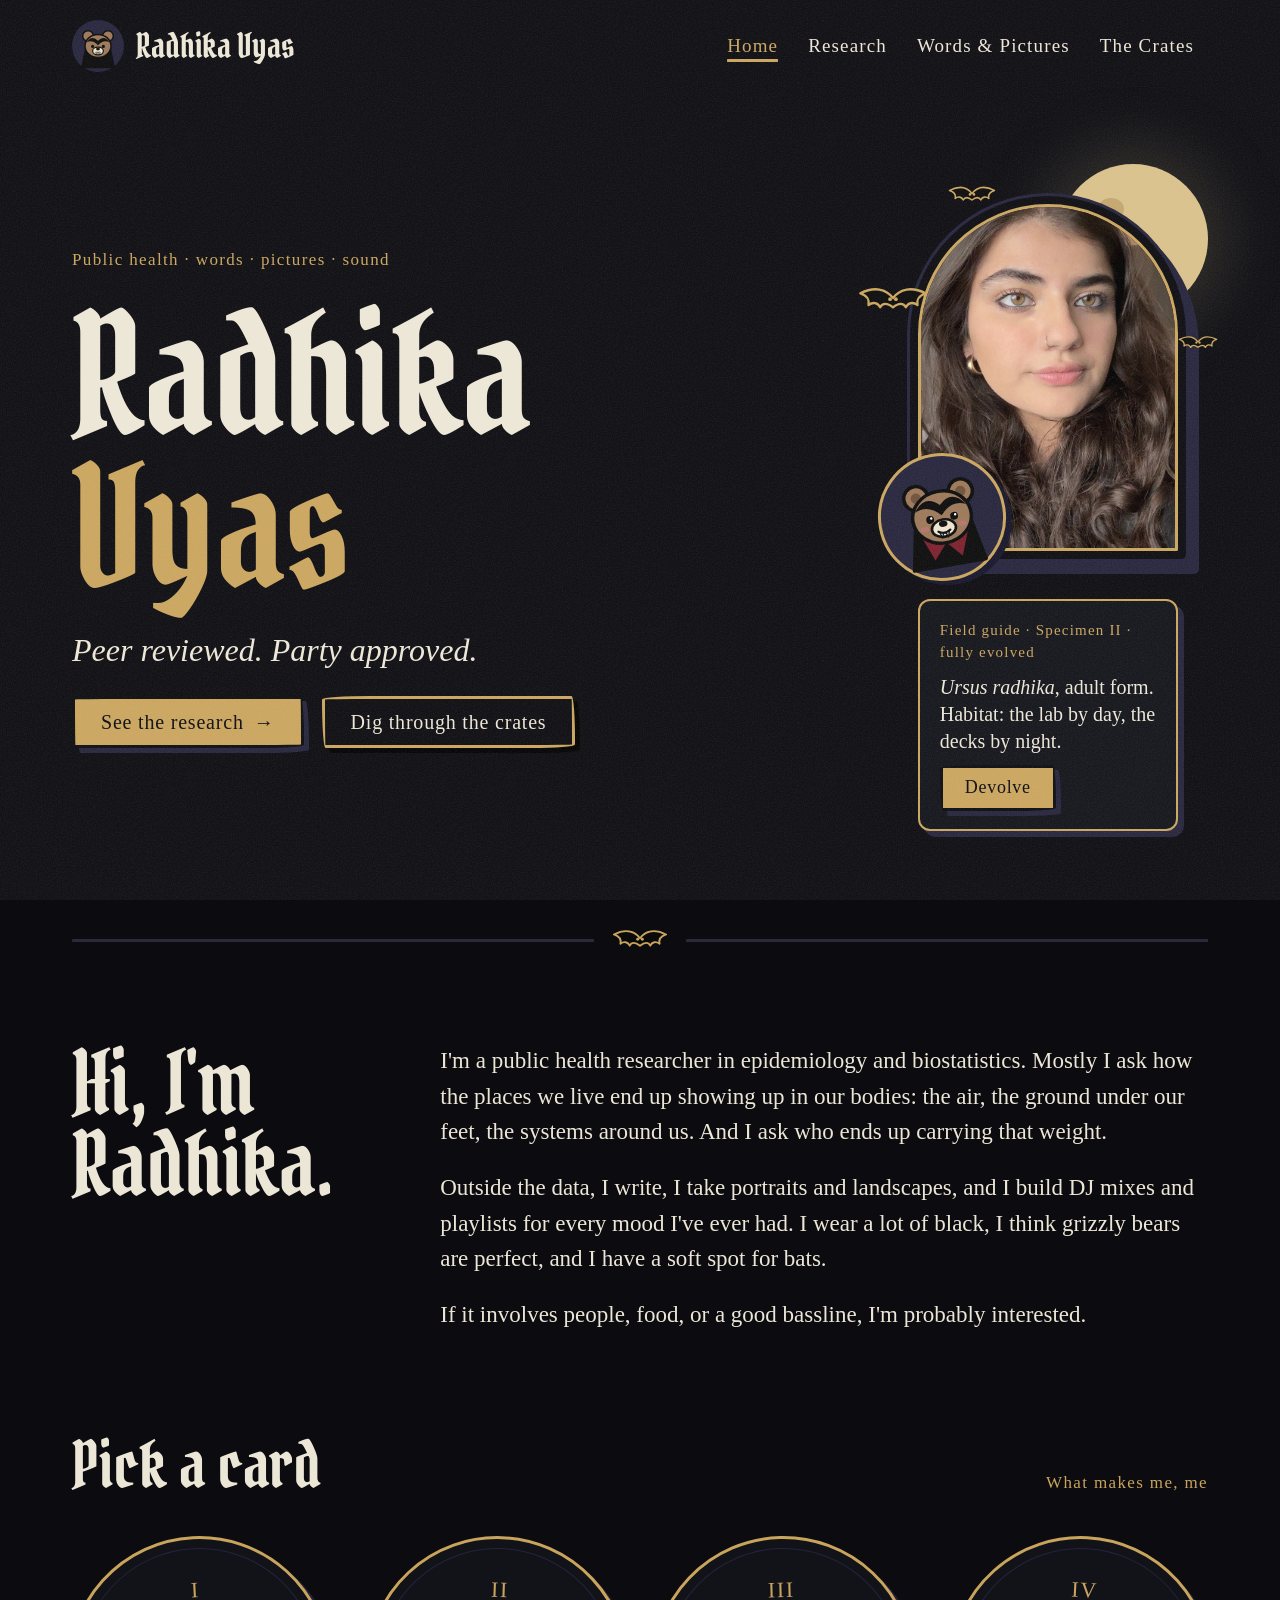
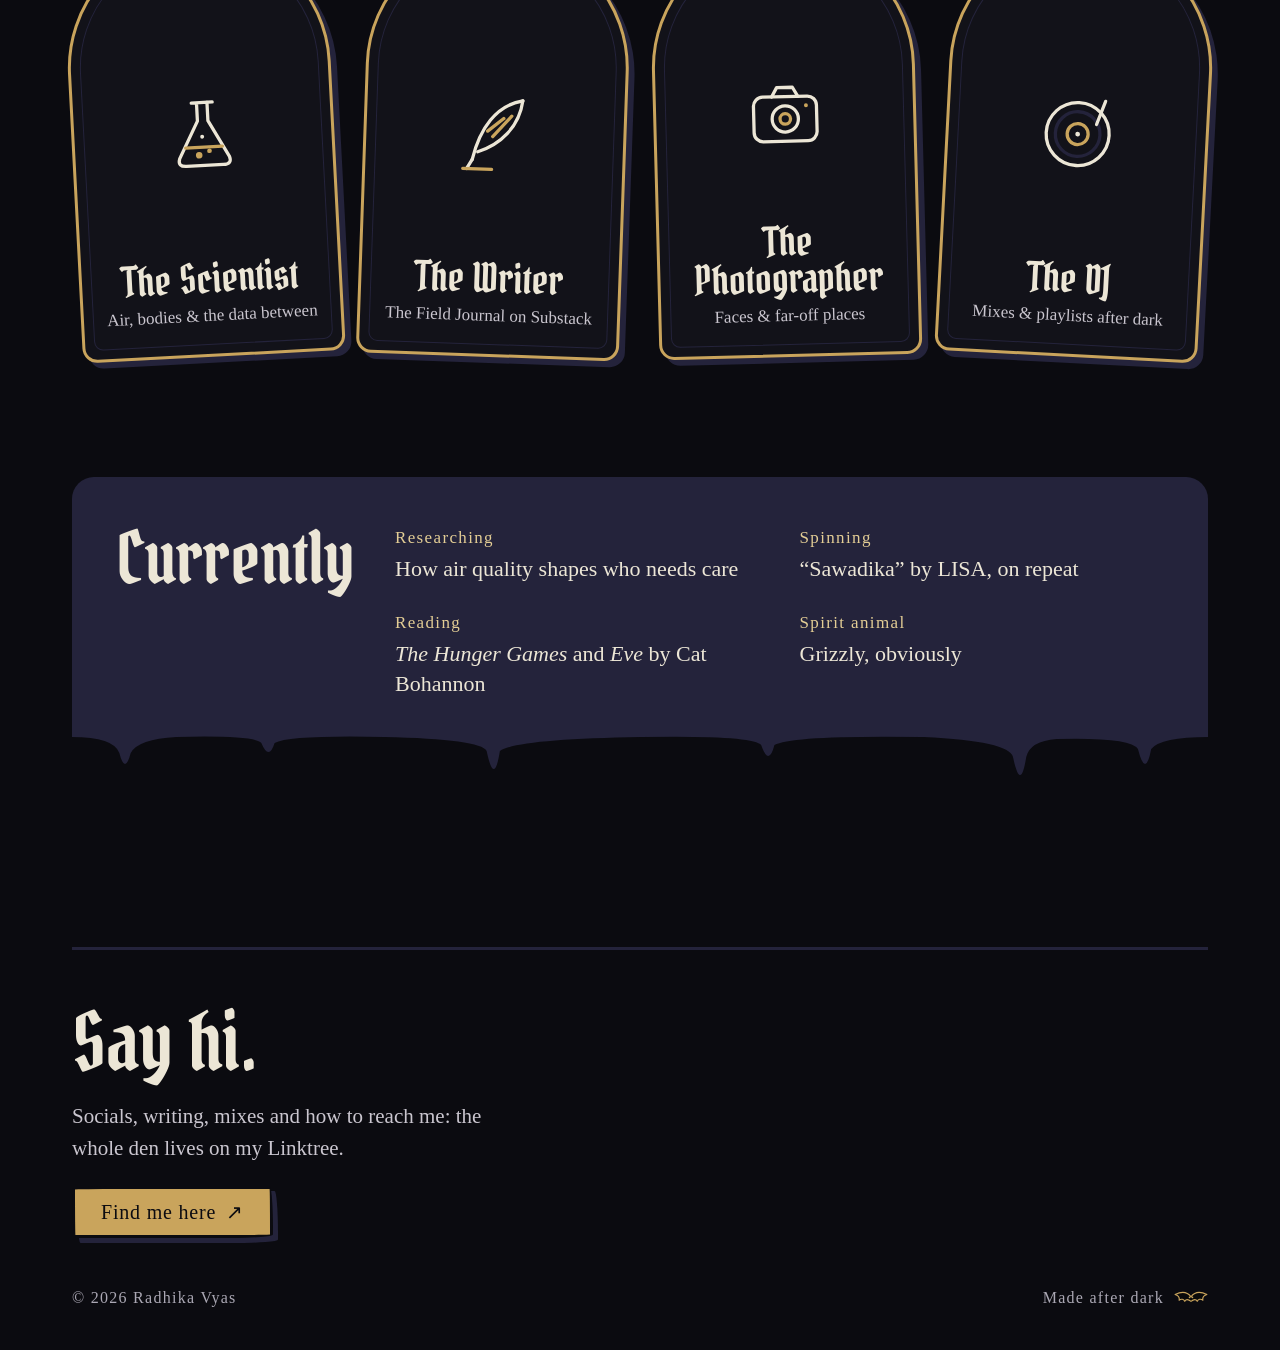
==== index.html @ 336ff6d2 "Add files via upload" ====
<!doctype html>
<html lang="en">
<head>
<meta charset="utf-8">
<meta name="viewport" content="width=device-width, initial-scale=1">
<title>Radhika Vyas | Home</title>
<meta name="description" content="Radhika Vyas: public health researcher, writer, photographer and DJ (aka Kodiak Kortex). Peer reviewed. Party approved.">
<meta name="theme-color" content="#0B0B10">
<link rel="icon" href="assets/img/favicon.svg" type="image/svg+xml">
<link rel="canonical" href="https://radhika-vyas.github.io/">
<meta property="og:type" content="website">
<meta property="og:title" content="Radhika Vyas | Home">
<meta property="og:description" content="Radhika Vyas: public health researcher, writer, photographer and DJ (aka Kodiak Kortex). Peer reviewed. Party approved.">
<meta property="og:url" content="https://radhika-vyas.github.io/">
<meta property="og:image" content="https://radhika-vyas.github.io/assets/img/social-preview.jpg">
<meta name="twitter:card" content="summary_large_image">
<link rel="preconnect" href="https://fonts.googleapis.com">
<link rel="preconnect" href="https://fonts.gstatic.com" crossorigin>
<link href="https://fonts.googleapis.com/css2?family=IM+Fell+English:ital@0;1&amp;family=IM+Fell+English+SC&amp;family=Pirata+One&amp;display=swap" rel="stylesheet">
<link rel="stylesheet" href="assets/css/style.css">
</head>
<body>
<a class="skip" href="#main">Skip to content</a>
<svg class="grain" aria-hidden="true"><filter id="grain"><feTurbulence type="fractalNoise" baseFrequency="0.8" numOctaves="2" stitchTiles="stitch"/><feColorMatrix type="saturate" values="0"/></filter><rect width="100%" height="100%" filter="url(#grain)"/></svg>
<div class="wrap">
<header class="site-header">
<a class="brand" href="index.html" aria-label="Radhika Vyas, home"><span class="bearbadge"><svg width="46" height="46" viewBox="0 0 120 120" aria-hidden="true"><polygon points="18,116 28,66 60,88 92,66 102,116" fill="#0A0A0A" stroke="#0A0A0A" stroke-width="4" stroke-linejoin="round"/><circle cx="34" cy="34" r="14" fill="#9A7656" stroke="#0A0A0A" stroke-width="4"/><circle cx="86" cy="34" r="14" fill="#9A7656" stroke="#0A0A0A" stroke-width="4"/><ellipse cx="60" cy="60" rx="34" ry="30" fill="#9A7656" stroke="#0A0A0A" stroke-width="4"/><path d="M30 50 Q44 30 60 46 Q76 30 90 50 Q74 42 60 58 Q46 42 30 50 Z" fill="#0A0A0A"/><ellipse cx="60" cy="73" rx="14" ry="10" fill="#EDE4CF" stroke="#0A0A0A" stroke-width="3"/><ellipse cx="60" cy="68" rx="5" ry="3.5" fill="#0A0A0A"/><circle cx="46" cy="61" r="4" fill="#0A0A0A"/><circle cx="74" cy="61" r="4" fill="#0A0A0A"/><path d="M54 76 L56.5 83 L59 76 Z M61 76 L63.5 83 L66 76 Z" fill="#FFFFFF" stroke="#0A0A0A" stroke-width="1.5" stroke-linejoin="round"/></svg></span><span class="display brand-name">Radhika Vyas</span></a>
<nav class="nav" aria-label="Main">
<a class="navlink" href="index.html" aria-current="page"><svg class="bat" viewBox="0 0 60 30" aria-hidden="true"><path d="M30 12 C24 4 14 2 2 8 C8 10 10 14 9 18 C13 15 17 16 19 20 C21 16 25 16 30 20 C35 16 39 16 41 20 C43 16 47 15 51 18 C50 14 52 10 58 8 C46 2 36 4 30 12 Z" fill="#0A0A0A" stroke="#C9A45C" stroke-width="2" stroke-linejoin="round"/><circle cx="27.5" cy="13" r="1.6" fill="#C9A45C"/><circle cx="32.5" cy="13" r="1.6" fill="#C9A45C"/></svg>Home</a>
<a class="navlink" href="research.html"><svg class="bat" viewBox="0 0 60 30" aria-hidden="true"><path d="M30 12 C24 4 14 2 2 8 C8 10 10 14 9 18 C13 15 17 16 19 20 C21 16 25 16 30 20 C35 16 39 16 41 20 C43 16 47 15 51 18 C50 14 52 10 58 8 C46 2 36 4 30 12 Z" fill="#0A0A0A" stroke="#C9A45C" stroke-width="2" stroke-linejoin="round"/><circle cx="27.5" cy="13" r="1.6" fill="#C9A45C"/><circle cx="32.5" cy="13" r="1.6" fill="#C9A45C"/></svg>Research</a>
<a class="navlink" href="words-and-pictures.html"><svg class="bat" viewBox="0 0 60 30" aria-hidden="true"><path d="M30 12 C24 4 14 2 2 8 C8 10 10 14 9 18 C13 15 17 16 19 20 C21 16 25 16 30 20 C35 16 39 16 41 20 C43 16 47 15 51 18 C50 14 52 10 58 8 C46 2 36 4 30 12 Z" fill="#0A0A0A" stroke="#C9A45C" stroke-width="2" stroke-linejoin="round"/><circle cx="27.5" cy="13" r="1.6" fill="#C9A45C"/><circle cx="32.5" cy="13" r="1.6" fill="#C9A45C"/></svg>Words &amp; Pictures</a>
<a class="navlink" href="crates.html"><svg class="bat" viewBox="0 0 60 30" aria-hidden="true"><path d="M30 12 C24 4 14 2 2 8 C8 10 10 14 9 18 C13 15 17 16 19 20 C21 16 25 16 30 20 C35 16 39 16 41 20 C43 16 47 15 51 18 C50 14 52 10 58 8 C46 2 36 4 30 12 Z" fill="#0A0A0A" stroke="#C9A45C" stroke-width="2" stroke-linejoin="round"/><circle cx="27.5" cy="13" r="1.6" fill="#C9A45C"/><circle cx="32.5" cy="13" r="1.6" fill="#C9A45C"/></svg>The Crates</a>
</nav>
</header>
<main id="main">
<section class="hero">
<div class="hero-text">
<p class="sc accent">Public health · words · pictures · sound</p>
<h1 class="display hero-title">Radhika<br><span class="accent">Vyas</span></h1>
<p class="tagline">Peer reviewed. Party approved.</p>
<div class="btn-row">
<a class="btn" href="research.html">See the research <span aria-hidden="true">→</span></a>
<a class="btn btn-ghost" href="crates.html">Dig through the crates</a>
</div>
</div>

<div class="hero-art">
<div class="moon" aria-hidden="true"><span></span><span></span><span></span></div>
<div class="portrait-wrap">
<div class="portrait" id="portrait">
<img id="portrait-now" src="assets/img/radhika-now.jpg" width="1600" height="900" alt="Radhika today: long dark curls, gold hoops and a black leather jacket">
<img id="portrait-kid" src="assets/img/radhika-kid.jpg" width="1200" height="900" alt="Radhika as a kid in pigtails and glasses, claws up, mid-growl" hidden>
</div>
<svg class="bob bat-a" width="70" height="35" viewBox="0 0 60 30" aria-hidden="true"><path d="M30 12 C24 4 14 2 2 8 C8 10 10 14 9 18 C13 15 17 16 19 20 C21 16 25 16 30 20 C35 16 39 16 41 20 C43 16 47 15 51 18 C50 14 52 10 58 8 C46 2 36 4 30 12 Z" fill="#0A0A0A" stroke="#C9A45C" stroke-width="2" stroke-linejoin="round"/><circle cx="27.5" cy="13" r="1.6" fill="#C9A45C"/><circle cx="32.5" cy="13" r="1.6" fill="#C9A45C"/></svg>
<svg class="bob2 bat-b" width="48" height="24" viewBox="0 0 60 30" aria-hidden="true"><path d="M30 12 C24 4 14 2 2 8 C8 10 10 14 9 18 C13 15 17 16 19 20 C21 16 25 16 30 20 C35 16 39 16 41 20 C43 16 47 15 51 18 C50 14 52 10 58 8 C46 2 36 4 30 12 Z" fill="#0A0A0A" stroke="#C9A45C" stroke-width="2" stroke-linejoin="round"/><circle cx="27.5" cy="13" r="1.6" fill="#C9A45C"/><circle cx="32.5" cy="13" r="1.6" fill="#C9A45C"/></svg>
<svg class="bob3 bat-c" width="40" height="20" viewBox="0 0 60 30" aria-hidden="true"><path d="M30 12 C24 4 14 2 2 8 C8 10 10 14 9 18 C13 15 17 16 19 20 C21 16 25 16 30 20 C35 16 39 16 41 20 C43 16 47 15 51 18 C50 14 52 10 58 8 C46 2 36 4 30 12 Z" fill="#0A0A0A" stroke="#C9A45C" stroke-width="2" stroke-linejoin="round"/><circle cx="27.5" cy="13" r="1.6" fill="#C9A45C"/><circle cx="32.5" cy="13" r="1.6" fill="#C9A45C"/></svg>
<div class="sticker"><svg width="104" height="104" viewBox="0 0 120 120" role="img" aria-label="A little vampire teddy bear"><polygon points="18,116 28,66 60,88 92,66 102,116" fill="#0A0A0A" stroke="#0A0A0A" stroke-width="4" stroke-linejoin="round"/><polygon points="30,72 60,90 44,108" fill="#7A1F2B"/><polygon points="90,72 60,90 76,108" fill="#7A1F2B"/><circle cx="34" cy="34" r="14" fill="#9A7656" stroke="#0A0A0A" stroke-width="4"/><circle cx="34" cy="34" r="6" fill="#6E5039"/><circle cx="86" cy="34" r="14" fill="#9A7656" stroke="#0A0A0A" stroke-width="4"/><circle cx="86" cy="34" r="6" fill="#6E5039"/><ellipse cx="60" cy="60" rx="34" ry="30" fill="#9A7656" stroke="#0A0A0A" stroke-width="4"/><path d="M30 50 Q44 30 60 46 Q76 30 90 50 Q74 42 60 58 Q46 42 30 50 Z" fill="#0A0A0A"/><ellipse cx="60" cy="73" rx="14" ry="10" fill="#EDE4CF" stroke="#0A0A0A" stroke-width="3"/><ellipse cx="60" cy="68" rx="5" ry="3.5" fill="#0A0A0A"/><circle cx="46" cy="61" r="4.5" fill="#0A0A0A"/><circle cx="47.5" cy="59.5" r="1.4" fill="#FFFFFF"/><circle cx="74" cy="61" r="4.5" fill="#0A0A0A"/><circle cx="75.5" cy="59.5" r="1.4" fill="#FFFFFF"/><ellipse cx="38" cy="71" rx="5" ry="3" fill="#C9707A" opacity=".6"/><ellipse cx="82" cy="71" rx="5" ry="3" fill="#C9707A" opacity=".6"/><path d="M53 76 Q60 81 67 76" fill="none" stroke="#0A0A0A" stroke-width="2.5" stroke-linecap="round"/><path d="M54.5 77.5 L56.5 84 L58.5 78.5 Z M61.5 78.5 L63.5 84 L65.5 77.5 Z" fill="#FFFFFF" stroke="#0A0A0A" stroke-width="1.5" stroke-linejoin="round"/></svg></div>
</div>
<div class="specimen" aria-live="polite">
<span class="sc accent" id="spec-label">Field guide · Specimen II · fully evolved</span>
<p id="spec-text"><i>Ursus radhika</i>, adult form. Habitat: the lab by day, the decks by night.</p>
<button type="button" class="btn btn-sm" id="evolve-btn">Devolve</button>
</div>
</div>
</section>

<div class="divider" aria-hidden="true"><span class="line"></span><svg class="" width="56" height="28" viewBox="0 0 60 30" aria-hidden="true"><path d="M30 12 C24 4 14 2 2 8 C8 10 10 14 9 18 C13 15 17 16 19 20 C21 16 25 16 30 20 C35 16 39 16 41 20 C43 16 47 15 51 18 C50 14 52 10 58 8 C46 2 36 4 30 12 Z" fill="#0A0A0A" stroke="#C9A45C" stroke-width="2" stroke-linejoin="round"/><circle cx="27.5" cy="13" r="1.6" fill="#C9A45C"/><circle cx="32.5" cy="13" r="1.6" fill="#C9A45C"/></svg><span class="line"></span></div>

<section class="about">
<h2 class="display">Hi, I'm<br>Radhika.</h2>
<div class="about-body">
<p>I'm a public health researcher in epidemiology and biostatistics. Mostly I ask how the places we live end up showing up in our bodies: the air, the ground under our feet, the systems around us. And I ask who ends up carrying that weight.</p>
<p>Outside the data, I write, I take portraits and landscapes, and I build DJ mixes and playlists for every mood I've ever had. I wear a lot of black, I think grizzly bears are perfect, and I have a soft spot for bats.</p>
<p>If it involves people, food, or a good bassline, I'm probably interested.</p>
</div>
</section>

<section class="tarot-section">
<div class="section-head">
<h2 class="display">Pick a card</h2>
<span class="sc accent">What makes me, me</span>
</div>
<div class="tarot-grid">
<a class="tarot" href="research.html">
<span class="sc numeral">I</span>
<svg width="84" height="84" viewBox="0 0 64 64" fill="none" stroke="#ECE6D6" stroke-width="2.5" stroke-linecap="round" stroke-linejoin="round" aria-hidden="true"><path d="M24 8 H40 M28 8 V22 L13 50 Q11 56 18 56 H46 Q53 56 51 50 L36 22 V8"/><path d="M18 42 H46" stroke="#C9A45C"/><circle cx="28" cy="48" r="2.5" fill="#C9A45C" stroke="none"/><circle cx="36" cy="45" r="1.8" fill="#C9A45C" stroke="none"/><circle cx="31" cy="34" r="1.5" fill="#ECE6D6" stroke="none"/></svg>
<span class="tarot-text"><span class="display name">The Scientist</span><span class="blurb">Air, bodies &amp; the data between</span></span>
</a>
<a class="tarot" href="words-and-pictures.html">
<span class="sc numeral">II</span>
<svg width="84" height="84" viewBox="0 0 64 64" fill="none" stroke="#ECE6D6" stroke-width="2.5" stroke-linecap="round" stroke-linejoin="round" aria-hidden="true"><path d="M52 6 C32 10 20 28 15 52"/><path d="M52 6 C50 26 36 40 19 46"/><path d="M38 20 L26 30 M44 18 L30 34" stroke="#C9A45C"/><path d="M15 52 L11 59"/><path d="M8 59 H30" stroke="#C9A45C"/></svg>
<span class="tarot-text"><span class="display name">The Writer</span><span class="blurb">The Field Journal on Substack</span></span>
</a>
<a class="tarot" href="words-and-pictures.html#pictures">
<span class="sc numeral">III</span>
<svg width="84" height="84" viewBox="0 0 64 64" fill="none" stroke="#ECE6D6" stroke-width="2.5" stroke-linecap="round" stroke-linejoin="round" aria-hidden="true"><path d="M22 18 L26 11 H38 L42 18"/><rect x="8" y="18" width="48" height="34" rx="7"/><circle cx="32" cy="35" r="10"/><circle cx="32" cy="35" r="4" stroke="#C9A45C"/><circle cx="48" cy="25" r="1.5" fill="#C9A45C" stroke="none"/></svg>
<span class="tarot-text"><span class="display name">The Photographer</span><span class="blurb">Faces &amp; far-off places</span></span>
</a>
<a class="tarot" href="crates.html">
<span class="sc numeral">IV</span>
<svg width="84" height="84" viewBox="0 0 64 64" fill="none" stroke="#ECE6D6" stroke-width="2.5" stroke-linecap="round" stroke-linejoin="round" aria-hidden="true"><circle cx="32" cy="32" r="24"/><circle cx="32" cy="32" r="17" stroke="#24233B"/><circle cx="32" cy="32" r="8" stroke="#C9A45C"/><circle cx="32" cy="32" r="1.8" fill="#ECE6D6" stroke="none"/><path d="M52 6 L46 24"/></svg>
<span class="tarot-text"><span class="display name">The DJ</span><span class="blurb">Mixes &amp; playlists after dark</span></span>
</a>
</div>
</section>

<section class="drip-panel">
<div class="panel">
<h2 class="display">Currently</h2>
<dl>
<div><dt class="sc">Researching</dt><dd>How air quality shapes who needs care</dd></div>
<div><dt class="sc">Spinning</dt><dd>“Sawadika” by LISA, on repeat</dd></div>
<div><dt class="sc">Reading</dt><dd><i>The Hunger Games</i> and <i>Eve</i> by Cat Bohannon</dd></div>
<div><dt class="sc">Spirit animal</dt><dd>Grizzly, obviously</dd></div>
</dl>
</div>
<svg class="drip" aria-hidden="true" viewBox="0 0 1200 70" preserveAspectRatio="none"><path d="M0 0 H1200 V10 Q1150 10 1140 22 Q1134 52 1126 22 Q1118 10 1040 12 Q1012 14 1008 30 Q1002 66 994 30 Q990 14 900 10 Q760 8 742 18 Q736 40 728 18 Q720 8 600 10 Q470 12 452 24 Q446 60 438 24 Q432 12 330 10 Q230 8 214 16 Q208 34 200 16 Q192 8 110 10 Q70 12 62 26 Q56 48 50 26 Q44 10 0 10 Z"/></svg>
</section>
</main>
<footer class="site-footer">
<div class="footer-main">
<h2 class="display">Say hi.</h2>
<p>Socials, writing, mixes and how to reach me: the whole den lives on my Linktree.</p>
<a class="btn" href="https://linktr.ee/radhikavyas" target="_blank" rel="noopener">Find me here <span aria-hidden="true">↗</span></a>
</div>
<div class="footer-meta sc">
<span>© 2026 Radhika Vyas</span>
<span>Made after dark <svg class="" width="34" height="17" viewBox="0 0 60 30" aria-hidden="true"><path d="M30 12 C24 4 14 2 2 8 C8 10 10 14 9 18 C13 15 17 16 19 20 C21 16 25 16 30 20 C35 16 39 16 41 20 C43 16 47 15 51 18 C50 14 52 10 58 8 C46 2 36 4 30 12 Z" fill="#0A0A0A" stroke="#C9A45C" stroke-width="2" stroke-linejoin="round"/><circle cx="27.5" cy="13" r="1.6" fill="#C9A45C"/><circle cx="32.5" cy="13" r="1.6" fill="#C9A45C"/></svg></span>
</div>
</footer>
</div>
<script src="assets/js/main.js"></script>
</body>
</html>
---- assets/css/style.css ----
/* Radhika Vyas · Midnight & Antique Gold */
:root {
  --bg: #0B0B10;
  --text: #ECE6D6;
  --accent: #C9A45C;
  --accent-deep: #24233B;
  --accent-dark: #15142A;
  --btn: #C9A45C;
  --btn-hover: #DDB96F;
  --btn-text: #0B0B10;
  --moon: #D9C08A;
  --crater: #C2A56C;
  --glow: rgba(217, 192, 138, .28);
  --on-deep: #E3CD95;
  --card: #121219;
  --rule: #2A2A3A;
  --muted: #ABA8B4;
  --muted2: #CAC6CF;
  --hatch: #15151D;
  --wobble: 255px 18px 225px 18px / 18px 225px 18px 255px;
}

*, *::before, *::after { box-sizing: border-box; }
html { scroll-behavior: smooth; }
body {
  margin: 0;
  background: var(--bg);
  color: var(--text);
  font-family: 'IM Fell English', Georgia, serif;
  font-size: 18px;
  line-height: 1.5;
  -webkit-font-smoothing: antialiased;
  overflow-x: hidden;
}
img { max-width: 100%; display: block; }
a { color: var(--accent); }
a:hover { color: var(--text); }
:focus-visible { outline: 3px solid var(--accent); outline-offset: 3px; }
h1, h2, h3, p { margin: 0; }

.skip {
  position: absolute; left: -9999px; top: 10px; z-index: 300;
  background: var(--accent); color: var(--bg); padding: 10px 16px; text-decoration: none;
}
.skip:focus { left: 16px; }

.grain {
  position: fixed; inset: 0; width: 100%; height: 100%;
  pointer-events: none; opacity: .12; z-index: 90; mix-blend-mode: screen;
}

.wrap { max-width: 1200px; margin: 0 auto; padding: 0 32px; position: relative; }

.display { font-family: 'Pirata One', serif; font-weight: 400; line-height: .92; }
.sc { font-family: 'IM Fell English SC', serif; font-size: 17px; letter-spacing: .08em; }
.accent { color: var(--accent); }
.muted { color: var(--muted); }

/* ---------- Header ---------- */
.site-header {
  display: flex; flex-wrap: wrap; align-items: center; justify-content: space-between;
  gap: 16px; padding: 20px 0;
}
.brand { display: flex; align-items: center; gap: 12px; color: var(--text); text-decoration: none; min-height: 44px; }
.brand:hover { color: var(--accent); }
.bearbadge {
  display: inline-flex; flex: none; width: 52px; height: 52px; border-radius: 50%;
  background: var(--accent-deep); align-items: center; justify-content: center;
  transition: transform .35s;
}
.brand:hover .bearbadge { transform: rotate(-12deg) scale(1.06); }
.brand-name { font-size: 34px; }

.nav { display: flex; flex-wrap: wrap; gap: 2px; }
.navlink {
  position: relative; display: inline-flex; align-items: center; min-height: 44px; padding: 0 14px;
  color: var(--text); text-decoration: none;
  font-family: 'IM Fell English SC', serif; font-size: 19px; letter-spacing: .06em;
}
.navlink:hover { color: var(--accent); }
.navlink .bat {
  position: absolute; left: 50%; top: -6px; width: 28px; height: 14px; margin-left: -14px;
  opacity: 0; transform: translateY(10px) scale(.4); transition: opacity .25s, transform .25s;
}
.navlink:hover .bat, .navlink:focus-visible .bat {
  opacity: 1; transform: translateY(0) scale(1); animation: flap .28s ease-in-out infinite alternate;
}
.navlink[aria-current="page"] { color: var(--accent); }
.navlink[aria-current="page"]::after {
  content: ''; position: absolute; left: 14px; right: 14px; bottom: 6px; height: 3px;
  background: var(--accent); border-radius: var(--wobble);
}
@keyframes flap { to { transform: translateY(-3px) scaleY(.6); } }

/* ---------- Buttons ---------- */
.btn {
  display: inline-flex; align-items: center; gap: 10px; min-height: 52px; padding: 0 26px;
  background: var(--btn); color: var(--btn-text); text-decoration: none; cursor: pointer;
  font-family: 'IM Fell English SC', serif; font-size: 20px; letter-spacing: .04em;
  border: 3px solid var(--bg); border-radius: var(--wobble);
  box-shadow: 5px 5px 0 var(--accent-deep);
  transition: transform .18s, box-shadow .18s, background .18s;
}
.btn:hover { color: var(--btn-text); background: var(--btn-hover); transform: translate(-2px, -2px) rotate(-1.5deg); box-shadow: 8px 8px 0 var(--accent-deep); }
.btn-ghost { background: var(--bg); color: var(--text); border-color: var(--accent); box-shadow: 5px 5px 0 #000; }
.btn-ghost:hover { color: var(--text); background: var(--accent-dark); }
.btn-sm { min-height: 46px; font-size: 18px; padding: 0 22px; }
.btn-row { display: flex; flex-wrap: wrap; gap: 18px; }

/* ---------- Page intro ---------- */
.page-intro { padding: 80px 0 72px; display: flex; flex-direction: column; gap: 22px; }
.page-title { font-size: clamp(76px, 11vw, 168px); }
.lede { font-size: 24px; line-height: 1.5; max-width: 640px; }

/* ---------- Bats & bobbing ---------- */
.bob  { animation: bob 3.2s ease-in-out infinite; }
.bob2 { animation: bob 2.6s ease-in-out -1s infinite; }
.bob3 { animation: bob 3.8s ease-in-out -2s infinite; }
@keyframes bob { 0%, 100% { transform: translateY(0) rotate(-6deg); } 50% { transform: translateY(-12px) rotate(4deg); } }

.divider { display: flex; align-items: center; gap: 18px; padding-bottom: 88px; }
.divider .line { flex: 1; height: 3px; background: var(--rule); border-radius: var(--wobble); }

/* ---------- Home: hero ---------- */
.hero { display: flex; flex-wrap: wrap; gap: 64px; align-items: center; padding: 72px 0 96px; }
.hero-text { flex: 999 1 520px; min-width: 0; display: flex; flex-direction: column; gap: 26px; }
.hero-title { font-size: clamp(88px, 13vw, 200px); }
.tagline { font-size: 32px; font-style: italic; line-height: 1.25; }
.hero-art { flex: 1 1 320px; position: relative; max-width: 420px; margin: 0 auto; padding: 40px 30px 0; }
.moon {
  position: absolute; top: 0; right: 0; width: 150px; height: 150px; border-radius: 50%;
  background: var(--moon); box-shadow: 0 0 80px var(--glow);
}
.moon span { position: absolute; border-radius: 50%; background: var(--crater); }
.moon span:nth-child(1) { top: 34px; left: 40px; width: 26px; height: 22px; }
.moon span:nth-child(2) { top: 84px; left: 88px; width: 18px; height: 16px; }
.moon span:nth-child(3) { top: 96px; left: 30px; width: 12px; height: 12px; }
.portrait-wrap { position: relative; }
.portrait {
  position: relative; aspect-ratio: 3 / 4; overflow: hidden;
  border-radius: 999px 999px 10px 10px; background: var(--hatch);
  border: 3px solid var(--accent);
  box-shadow: 0 0 0 8px var(--bg), 0 0 0 11px var(--accent-deep), 10px 12px 0 11px var(--accent-deep);
}
.portrait img { width: 100%; height: 100%; object-fit: cover; }
#portrait-now { object-position: 52% 40%; }
#portrait-kid { object-position: 50% 45%; }
.portrait.flash { animation: evolve .8s ease; }
@keyframes evolve {
  0% { filter: brightness(4) saturate(0); }
  40% { filter: brightness(2.2) saturate(0); }
  100% { filter: none; }
}
.portrait-wrap .bat-a { position: absolute; top: 80px; left: -60px; }
.portrait-wrap .bat-b { position: absolute; top: -20px; left: 30px; }
.portrait-wrap .bat-c { position: absolute; top: 130px; right: -40px; }
.sticker {
  position: absolute; left: -40px; bottom: -30px; width: 128px; height: 128px; border-radius: 50%;
  background: var(--accent-deep); border: 3px solid var(--accent); box-shadow: 5px 5px 0 var(--accent-dark);
  display: flex; align-items: center; justify-content: center; transform: rotate(-10deg);
}
.specimen {
  margin-top: 48px; display: flex; flex-direction: column; gap: 10px; align-items: flex-start;
  padding: 18px 20px; background: var(--card); border: 2px solid var(--accent); border-radius: 12px;
  box-shadow: 6px 6px 0 var(--accent-deep);
}
.specimen .sc { font-size: 15px; }
.specimen p { font-size: 20px; line-height: 1.35; }

/* ---------- Home: about ---------- */
.about { display: flex; flex-wrap: wrap; gap: 48px; padding-bottom: 104px; }
.about h2 { flex: 1 1 320px; font-size: 88px; }
.about-body { flex: 999 1 520px; min-width: 0; display: flex; flex-direction: column; gap: 20px; font-size: 23px; line-height: 1.55; }

/* ---------- Home: tarot ---------- */
.section-head { display: flex; flex-wrap: wrap; align-items: baseline; justify-content: space-between; gap: 12px; padding-bottom: 40px; }
.section-head h2 { font-size: 64px; }
.tarot-section { padding-bottom: 120px; }
.tarot-grid { display: grid; grid-template-columns: repeat(auto-fit, minmax(220px, 1fr)); gap: 36px 28px; }
.tarot {
  position: relative; display: flex; flex-direction: column; align-items: center; justify-content: space-between;
  gap: 12px; aspect-ratio: 5 / 8; padding: 34px 20px 26px; text-align: center;
  background: var(--card); color: var(--text); text-decoration: none;
  border: 3px solid var(--accent); border-radius: 140px 140px 16px 16px;
  box-shadow: 6px 6px 0 var(--accent-deep);
  transition: transform .25s, box-shadow .25s, background .25s;
}
.tarot::before {
  content: ''; position: absolute; inset: 9px; pointer-events: none;
  border: 1.5px solid var(--accent-deep); border-radius: 130px 130px 10px 10px;
}
.tarot:hover { color: var(--text); background: var(--accent-dark); box-shadow: 10px 12px 0 #000; transform: translateY(-10px) rotate(0deg); }
.tarot:nth-child(1) { transform: rotate(-3deg); }
.tarot:nth-child(2) { transform: rotate(2deg); }
.tarot:nth-child(3) { transform: rotate(-1.5deg); }
.tarot:nth-child(4) { transform: rotate(3deg); }
.tarot:nth-child(n):hover { transform: translateY(-10px) rotate(0deg); }
.tarot .numeral { font-size: 22px; color: var(--accent); }
.tarot .name { font-size: 40px; }
.tarot .blurb { font-size: 17px; line-height: 1.4; color: var(--muted2); }
.tarot-text { display: flex; flex-direction: column; gap: 6px; }

/* ---------- Drip panels (Currently / Toolbox) ---------- */
.drip-panel { position: relative; margin-bottom: 150px; }
.drip-panel .panel {
  background: var(--accent-deep); padding: 48px 44px 28px; display: flex; flex-wrap: wrap; gap: 40px;
  border-radius: 22px 22px 0 0;
}
.drip-panel h2 { flex: 1 1 220px; font-size: 72px; }
.drip-panel dl { flex: 999 1 520px; min-width: 0; margin: 0; display: grid; grid-template-columns: repeat(auto-fit, minmax(240px, 1fr)); gap: 26px 40px; }
.drip-panel dt { color: var(--on-deep); padding-bottom: 4px; }
.drip-panel dd { margin: 0; font-size: 22px; line-height: 1.35; }
.drip { display: block; width: 100%; height: 70px; fill: var(--accent-deep); }

/* ---------- Footer ---------- */
.site-footer {
  border-top: 3px solid var(--accent-deep); padding: 56px 0 40px;
  display: flex; flex-wrap: wrap; gap: 24px 40px; justify-content: space-between;
}
.footer-main { display: flex; flex-direction: column; gap: 22px; align-items: flex-start; }
.footer-main h2 { font-size: 80px; }
.footer-main p { font-size: 21px; max-width: 460px; color: var(--muted2); }
.footer-meta {
  flex-basis: 100%; display: flex; flex-wrap: wrap; gap: 12px; justify-content: space-between;
  color: var(--muted); padding-top: 24px; font-size: 16px;
}
.footer-meta span { display: inline-flex; align-items: center; gap: 10px; }

/* ---------- Research ---------- */
.res-hero { display: flex; flex-wrap: wrap; gap: 48px; align-items: flex-end; padding: 80px 0 72px; }
.res-hero .page-intro { padding: 0; flex: 999 1 560px; min-width: 0; }
.res-hero .flask { flex: 1 1 220px; display: flex; justify-content: center; }
.note { font-size: 18px; font-style: italic; color: var(--muted); max-width: 640px; }
.chapter { padding-bottom: 88px; }
.chapter-head {
  display: flex; flex-wrap: wrap; align-items: baseline; gap: 18px;
  padding-bottom: 32px; border-bottom: 2px solid var(--rule); margin-bottom: 36px;
}
.chapter-head .num { font-size: 72px; color: var(--accent); }
.chapter-head h2 { font-size: 56px; }
.card-grid { display: grid; grid-template-columns: repeat(auto-fit, minmax(300px, 1fr)); gap: 28px; }
.rcard {
  display: flex; flex-direction: column; gap: 14px; padding: 28px 26px 26px;
  background: var(--card); border: 2px solid var(--rule); border-radius: 16px;
  box-shadow: 6px 6px 0 var(--accent-deep); transition: transform .22s, border-color .22s, box-shadow .22s;
}
.rcard:hover { transform: translate(-3px, -4px) rotate(-.6deg); border-color: var(--accent); box-shadow: 10px 10px 0 var(--accent-deep); }
.rcard h3 { font-size: 38px; }
.rcard p { font-size: 19px; line-height: 1.5; color: var(--muted2); flex: 1; }
.pill {
  display: inline-flex; align-items: center; gap: 8px; align-self: flex-start; padding: 4px 12px;
  border: 1.5px solid var(--accent); border-radius: 999px; color: var(--accent);
  font-family: 'IM Fell English SC', serif; font-size: 15px; letter-spacing: .06em;
}
.pill::before { content: ''; width: 7px; height: 7px; border-radius: 50%; background: var(--accent); }
.tags { font-family: 'IM Fell English SC', serif; font-size: 15px; letter-spacing: .05em; color: var(--muted); }

/* ---------- Words & Pictures ---------- */
.words { display: flex; flex-wrap: wrap; gap: 56px; padding-bottom: 104px; }
.words-arch { flex: 1 1 300px; max-width: 360px; }
.words-arch .arch {
  aspect-ratio: 3 / 4; border-radius: 999px 999px 10px 10px; background: var(--accent-deep);
  border: 3px solid var(--accent);
  box-shadow: 0 0 0 8px var(--bg), 0 0 0 11px var(--accent-deep), 10px 12px 0 11px var(--accent-deep);
  display: flex; flex-direction: column; align-items: center; justify-content: center; gap: 18px;
}
.words-body { flex: 999 1 520px; min-width: 0; display: flex; flex-direction: column; gap: 22px; }
.words-body h2 { font-size: 72px; }
.quote { font-size: 24px; line-height: 1.45; font-style: italic; max-width: 620px; }
.words-body .desc { font-size: 21px; line-height: 1.55; max-width: 620px; }
.posts { padding-top: 18px; }
.posts-head { color: var(--muted); padding-bottom: 6px; border-bottom: 2px solid var(--rule); }
.post {
  display: flex; flex-wrap: wrap; align-items: baseline; gap: 8px 28px; padding: 26px 8px;
  border-bottom: 2px solid var(--rule); color: var(--text); text-decoration: none;
  transition: background .2s, padding .2s;
}
.post:hover { color: var(--text); background: var(--accent-dark); padding-left: 20px; }
.post .day { font-size: 34px; color: var(--accent); min-width: 120px; }
.post .post-body { flex: 999 1 300px; display: flex; flex-direction: column; gap: 6px; }
.post .post-title { font-size: 34px; line-height: 1; }
.post .hook { font-size: 18px; line-height: 1.45; color: var(--muted2); }
.post .date { font-size: 14px; color: var(--muted); }
.post:hover .go { color: var(--accent); }

.gallery-section { padding-bottom: 140px; }
.gallery-head { display: flex; flex-wrap: wrap; align-items: flex-end; justify-content: space-between; gap: 20px; padding-bottom: 48px; }
.gallery-head h2 { font-size: 72px; }
.tabs { display: flex; flex-wrap: wrap; gap: 10px; }
.tab {
  min-height: 46px; padding: 0 22px; background: transparent; color: var(--text); cursor: pointer;
  border: 2px solid var(--rule); border-radius: var(--wobble);
  font-family: 'IM Fell English SC', serif; font-size: 19px; letter-spacing: .05em;
  transition: border-color .2s, background .2s;
}
.tab:hover { border-color: var(--accent); }
.tab[aria-pressed="true"] { background: var(--accent); color: var(--bg); border-color: var(--accent); }
.gallery { display: grid; grid-template-columns: repeat(auto-fill, minmax(300px, 1fr)); gap: 48px 36px; }
.photo { margin: 0; }
.photo[hidden] { display: none; }
.frame {
  position: relative; display: block; width: 100%; padding: 10px 10px 16px; text-align: left; font: inherit;
  background: var(--card); color: var(--text); cursor: zoom-in;
  border: 2px solid var(--accent); border-radius: 6px; box-shadow: 6px 6px 0 var(--accent-deep);
  transition: transform .25s, box-shadow .25s;
}
.frame::before {
  content: ''; position: absolute; top: -12px; left: 50%; width: 84px; height: 24px; margin-left: -42px;
  background: rgba(201, 164, 92, .38); transform: rotate(-4deg); z-index: 2;
}
.photo:nth-child(4n+1) .frame { transform: rotate(-2deg); }
.photo:nth-child(4n+2) .frame { transform: rotate(1.5deg); }
.photo:nth-child(4n+3) .frame { transform: rotate(-1deg); }
.photo:nth-child(4n+4) .frame { transform: rotate(2.2deg); }
.photo .frame:hover { transform: translateY(-8px) rotate(0deg) scale(1.02); box-shadow: 10px 12px 0 var(--accent-deep); }
.frame img { width: 100%; aspect-ratio: 3 / 2; object-fit: cover; background: var(--hatch); }
.frame .cap { display: block; padding-top: 12px; font-size: 18px; line-height: 1.35; font-style: italic; color: var(--muted2); }

.lightbox {
  position: fixed; inset: 0; z-index: 100; background: rgba(6, 6, 10, .95);
  display: flex; flex-direction: column; align-items: center; justify-content: center; gap: 20px; padding: 24px;
}
.lightbox[hidden] { display: none; }
.lightbox img {
  max-width: min(1100px, 100%); max-height: 72vh; object-fit: contain;
  border: 3px solid var(--accent); box-shadow: 0 0 0 8px var(--bg), 0 0 0 11px var(--accent-deep);
}
.lb-controls { display: flex; align-items: center; gap: 24px; flex-wrap: wrap; justify-content: center; }
.lb-text { display: flex; flex-direction: column; align-items: center; gap: 6px; width: min(560px, 60vw); text-align: center; }
.lb-cap { font-size: 24px; line-height: 1.3; font-style: italic; }
.lb-count { font-size: 15px; color: var(--muted); }
.lbbtn {
  display: inline-flex; align-items: center; justify-content: center; width: 56px; height: 56px; flex: none;
  border-radius: 50%; background: var(--bg); color: var(--accent); border: 2px solid var(--accent); cursor: pointer;
  transition: background .2s, color .2s;
}
.lbbtn:hover { background: var(--accent); color: var(--bg); }
.lb-close { position: absolute; top: 20px; right: 20px; }

/* ---------- The Crates ---------- */
.crates-hero { display: flex; flex-wrap: wrap; gap: 48px; align-items: center; padding: 72px 0; }
.crates-hero .page-intro { padding: 0; flex: 999 1 560px; min-width: 0; }
.dj { flex: 1 1 260px; display: flex; flex-direction: column; align-items: center; gap: 14px; }
.dj-moon {
  position: relative; width: 210px; height: 210px; border-radius: 50%; background: var(--moon);
  box-shadow: 0 0 80px var(--glow); display: flex; align-items: center; justify-content: center;
}
.dj-moon .bob { position: absolute; top: 4px; right: -26px; }
.dj-name { font-size: 40px; }

.deck {
  display: flex; flex-wrap: wrap; gap: 48px; align-items: center; padding: 40px; margin-bottom: 72px;
  background: var(--accent-dark); border: 2px solid var(--rule); border-radius: 24px;
}
.deck-left { flex: 1 1 300px; display: flex; justify-content: center; }
.deck-right { flex: 999 1 420px; min-width: 0; display: flex; flex-direction: column; gap: 18px; }
.deck-title { font-size: 72px; }
.deck-sub { font-size: 36px; color: var(--accent); }
.deck-sub:empty { display: none; }
.vibes { display: flex; flex-wrap: wrap; gap: 10px; padding: 0; margin: 0; list-style: none; }
.vibes li {
  padding: 6px 14px; border: 1.5px solid var(--accent); border-radius: var(--wobble);
  color: var(--on-deep); font-family: 'IM Fell English SC', serif; font-size: 16px; letter-spacing: .06em;
}
.spotify { margin-top: 8px; min-height: 352px; border-radius: 12px; overflow: hidden; background: #0F0F16; }
.spotify iframe { display: block; width: 100%; height: 352px; border: 0; border-radius: 12px; }

.plinth {
  position: relative; width: min(380px, 100%); aspect-ratio: 1 / 1; background: #15151D;
  border: 2px solid var(--rule); border-radius: 20px; box-shadow: 8px 8px 0 #000;
}
.platter { position: absolute; left: 6%; top: 8%; width: 76%; aspect-ratio: 1 / 1; border-radius: 50%; background: #0B0B10; box-shadow: 0 0 0 3px #2A2A3A; }
.record { position: absolute; inset: 5%; border-radius: 50%; background: repeating-radial-gradient(circle at 50% 50%, #0B0B10 0 2px, #1B1B26 2px 4px); }
.record.spin { animation: spin 2.2s linear infinite; }
@keyframes spin { to { transform: rotate(360deg); } }
.disc-label { position: absolute; inset: 32%; border-radius: 50%; border: 3px solid #0B0B10; }
.spindle { position: absolute; left: 50%; top: 50%; width: 10px; height: 10px; margin: -5px 0 0 -5px; border-radius: 50%; background: #0B0B10; box-shadow: 0 0 0 2px var(--accent); }
.arm { position: absolute; top: 5%; right: 7%; width: 9%; height: 66%; transform-origin: 50% 6%; transform: rotate(-8deg); transition: transform .7s ease; }
.arm svg { width: 100%; height: 100%; }
.arm.on { transform: rotate(24deg); }
.knobs { position: absolute; right: 9%; bottom: 8%; display: flex; flex-direction: column; gap: 10px; }
.knobs span { width: 22px; height: 22px; border-radius: 50%; background: #0B0B10; border: 2px solid #2A2A3A; }
.knobs span:first-child { border-color: var(--accent); }

.art-1 { background: radial-gradient(circle at 70% 28%, #E3CD95 0 15%, transparent 16%), radial-gradient(circle at 26% 78%, #3A3960 0 34%, transparent 35%), #24233B; }
.art-2 { background: repeating-linear-gradient(0deg, #C9A45C 0 5px, #0B0B10 5px 18px); }
.art-3 { background: conic-gradient(#24233B 0 25%, #0B0B10 0 50%, #24233B 0 75%, #0B0B10 0) 0 0 / 25% 25%; }
.art-4 { background: repeating-radial-gradient(circle at 50% 50%, #C9A45C 0 3px, #15142A 3px 15px); }

.crate-section { padding-bottom: 150px; }
.crate-head { display: flex; flex-wrap: wrap; align-items: baseline; justify-content: space-between; gap: 12px; padding-bottom: 8px; }
.crate-head h2 { font-size: 64px; }
.crate { display: grid; grid-template-columns: repeat(auto-fill, minmax(180px, 1fr)); gap: 0 24px; padding: 0 20px; }
.slot { position: relative; padding-top: 72px; }
.sleeve-btn { position: relative; display: block; width: 100%; aspect-ratio: 1 / 1; padding: 0; border: 0; background: none; cursor: pointer; font: inherit; color: inherit; }
.vinyl {
  position: absolute; left: 6%; right: 6%; top: 0; aspect-ratio: 1 / 1; border-radius: 50%; z-index: 0;
  background: repeating-radial-gradient(circle at 50% 50%, #0B0B10 0 2px, #1B1B26 2px 4px);
  box-shadow: 0 0 0 2px #2A2A3A; transition: transform .45s cubic-bezier(.3, 1.4, .5, 1);
}
.vinyl::after { content: ''; position: absolute; inset: 34%; border-radius: 50%; background: var(--accent); }
.sleeve-btn:hover .vinyl, .sleeve-btn:focus-visible .vinyl { transform: translateY(-30%); }
.sleeve-btn[aria-pressed="true"] .vinyl { transform: translateY(-36%) rotate(40deg); }
.sleeve { position: absolute; inset: 0; z-index: 1; overflow: hidden; border: 3px solid var(--bg); border-radius: 6px; box-shadow: 6px 6px 0 #000; transition: transform .25s; }
.sleeve-btn:hover .sleeve { transform: rotate(-1.5deg); }
.sleeve-btn[aria-pressed="true"] .sleeve { box-shadow: 0 0 0 3px var(--accent), 6px 6px 0 #000; }
.plate {
  position: absolute; left: 10px; right: 10px; bottom: 10px; display: flex; flex-direction: column; gap: 2px;
  padding: 10px 12px; background: var(--bg); border: 1.5px solid var(--accent); text-align: left;
}
.plate .sc { font-size: 13px; color: var(--accent); }
.plate .display { font-size: 26px; line-height: 1; }
.slot-empty {
  aspect-ratio: 1 / 1; border: 2px dashed var(--rule); border-radius: 6px;
  display: flex; flex-direction: column; align-items: center; justify-content: center; gap: 8px; text-align: center; padding: 16px;
}
.crate-lip {
  position: relative; z-index: 3; margin-top: -64px; padding: 22px 28px; background: var(--accent-dark);
  border-top: 3px solid var(--accent); border-radius: 0 0 18px 18px; box-shadow: 8px 8px 0 #000;
  display: flex; flex-wrap: wrap; justify-content: space-between; gap: 10px;
}

/* ---------- 404 ---------- */
.lost { min-height: 70vh; display: flex; flex-direction: column; align-items: flex-start; justify-content: center; gap: 24px; padding: 60px 0; }

/* ---------- Small screens ---------- */
@media (max-width: 700px) {
  .wrap { padding: 0 18px; }
  .site-header { padding: 14px 0; }
  .brand-name { font-size: 28px; }
  .navlink { font-size: 17px; padding: 0 9px; }
  .hero { gap: 56px; padding: 40px 0 72px; }
  .tagline { font-size: 26px; }
  .hero-art { padding: 36px 24px 0; }
  .moon { width: 110px; height: 110px; }
  .portrait-wrap .bat-a { left: -30px; }
  .sticker { left: -16px; bottom: -24px; width: 100px; height: 100px; }
  .sticker svg { width: 80px; height: 80px; }
  .about h2, .footer-main h2 { font-size: 64px; }
  .section-head h2, .gallery-head h2, .words-body h2, .crate-head h2 { font-size: 52px; }
  .drip-panel .panel { padding: 32px 22px 22px; }
  .drip-panel h2 { font-size: 56px; }
  .chapter-head .num { font-size: 56px; }
  .chapter-head h2 { font-size: 44px; }
  .deck { padding: 24px 18px; gap: 32px; }
  .deck-title { font-size: 52px; }
  .crate { padding: 0 4px; gap: 0 18px; grid-template-columns: repeat(auto-fill, minmax(150px, 1fr)); }
  .plate .display { font-size: 21px; }
  .gallery { padding: 0 10px; gap: 44px; }
  .lb-text { width: 100%; order: -1; }
  .lb-cap { font-size: 20px; }
  .lightbox img { max-height: 60vh; }
}

@media (prefers-reduced-motion: reduce) {
  *, *::before, *::after { animation: none !important; transition: none !important; scroll-behavior: auto !important; }
}
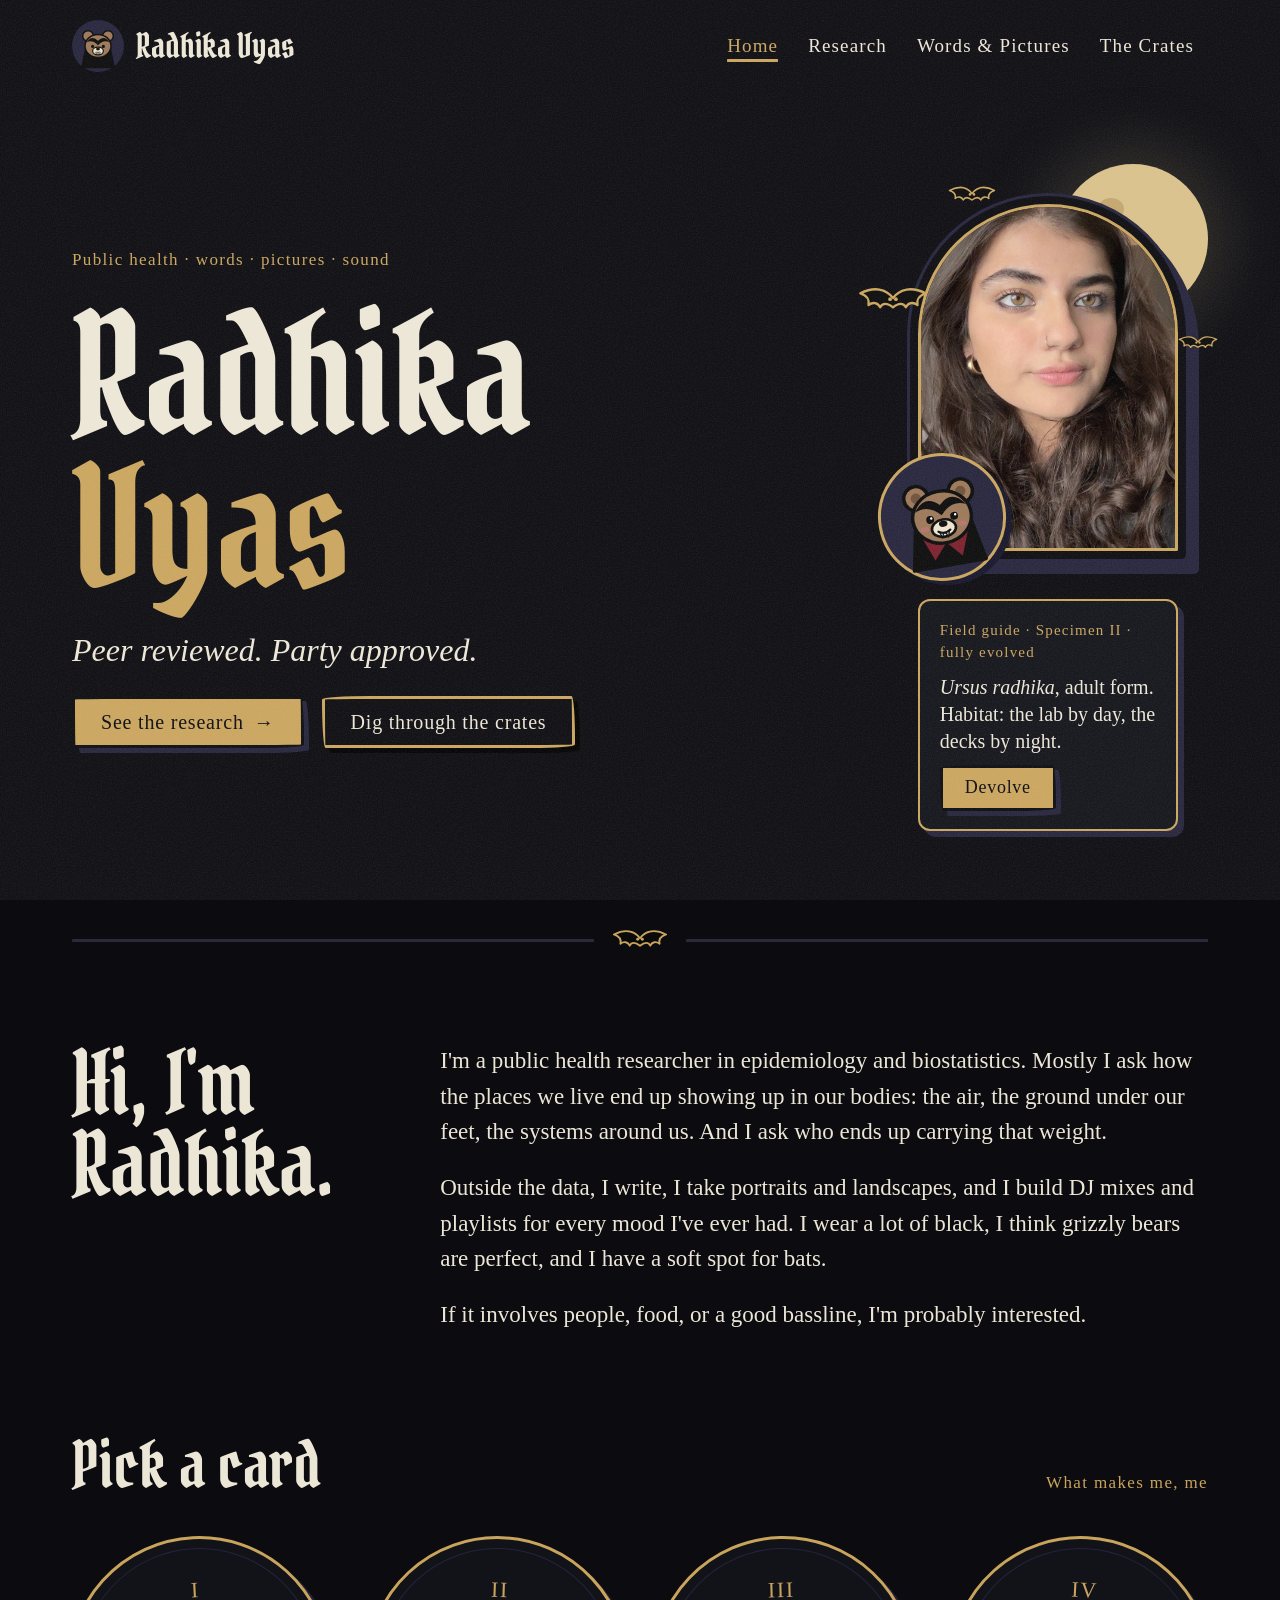
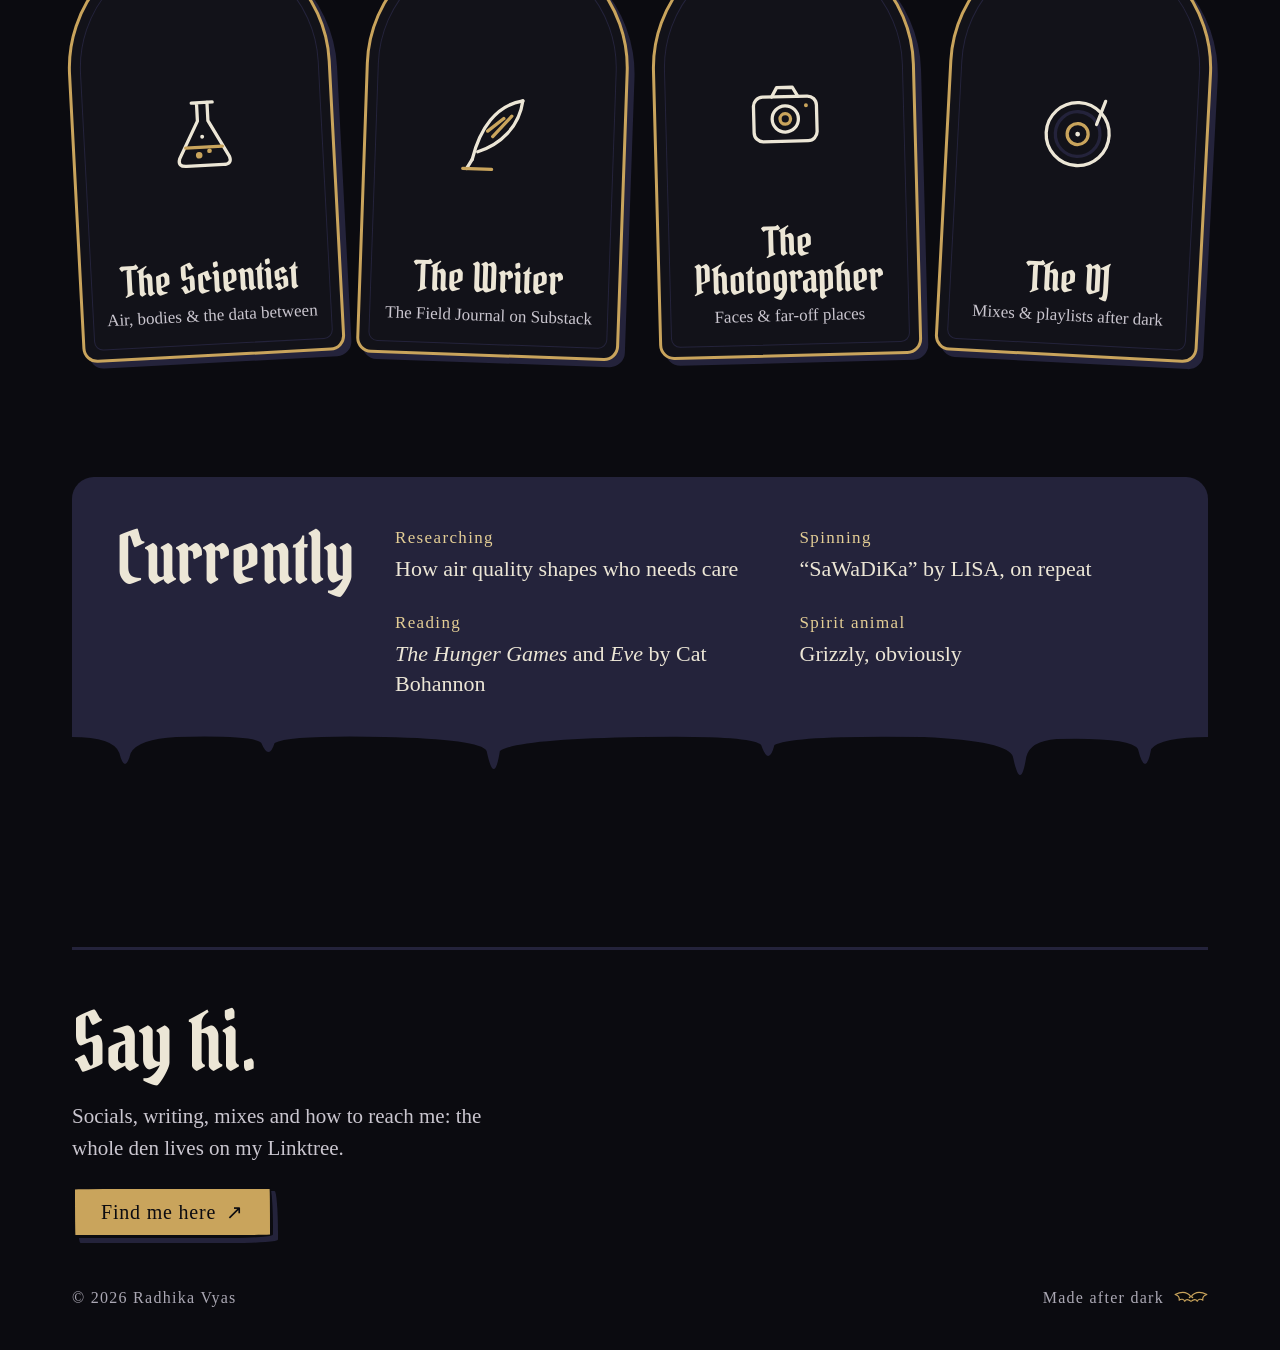
==== commit 2a8c2770: "Add On Repeat album and song to The Crates Co-Authored-By: Claude Opus 5.5 <noreply@anthropic.com> C" ====
--- a/index.html
+++ b/index.html
@@ -17,7 +17,7 @@
 <link rel="preconnect" href="https://fonts.googleapis.com">
 <link rel="preconnect" href="https://fonts.gstatic.com" crossorigin>
 <link href="https://fonts.googleapis.com/css2?family=IM+Fell+English:ital@0;1&amp;family=IM+Fell+English+SC&amp;family=Pirata+One&amp;display=swap" rel="stylesheet">
-<link rel="stylesheet" href="assets/css/style.css">
+<link rel="stylesheet" href="assets/css/style.css?v=3">
 </head>
 <body>
 <a class="skip" href="#main">Skip to content</a>
@@ -109,7 +109,7 @@
 <h2 class="display">Currently</h2>
 <dl>
 <div><dt class="sc">Researching</dt><dd>How air quality shapes who needs care</dd></div>
-<div><dt class="sc">Spinning</dt><dd>“Sawadika” by LISA, on repeat</dd></div>
+<div><dt class="sc">Spinning</dt><dd>“SaWaDiKa” by LISA, on repeat</dd></div>
 <div><dt class="sc">Reading</dt><dd><i>The Hunger Games</i> and <i>Eve</i> by Cat Bohannon</dd></div>
 <div><dt class="sc">Spirit animal</dt><dd>Grizzly, obviously</dd></div>
 </dl>
@@ -129,6 +129,6 @@
 </div>
 </footer>
 </div>
-<script src="assets/js/main.js"></script>
+<script src="assets/js/main.js?v=2"></script>
 </body>
 </html>
--- a/assets/css/style.css
+++ b/assets/css/style.css
@@ -452,6 +452,28 @@
   .lightbox img { max-height: 60vh; }
 }
 
+/* ---------- The Crates: On Repeat ---------- */
+.crate-section { padding-bottom: 110px; }
+.repeat-section { padding-bottom: 140px; }
+.repeat-section .crate-head { padding-bottom: 32px; }
+.repeat-grid { display: grid; grid-template-columns: repeat(auto-fit, minmax(320px, 1fr)); gap: 32px; }
+.repeat-card {
+  display: flex; flex-direction: column; gap: 12px; padding: 30px 28px 28px;
+  background: var(--card); border: 2px solid var(--accent); border-radius: 18px;
+  box-shadow: 8px 8px 0 var(--accent-deep);
+}
+.repeat-title { font-size: 48px; }
+.repeat-artist { font-size: 22px; font-style: italic; color: var(--muted2); margin-top: -4px; }
+.repeat-card .vibes { margin-bottom: 12px; }
+.repeat-player { margin-top: auto; border-radius: 12px; overflow: hidden; background: #0F0F16; }
+.repeat-player iframe { display: block; width: 100%; height: 352px; border: 0; border-radius: 12px; }
+@media (max-width: 700px) {
+  .repeat-grid { grid-template-columns: 1fr; }
+  .repeat-card { padding: 22px 18px 20px; }
+  .repeat-title { font-size: 40px; }
+}
+
 @media (prefers-reduced-motion: reduce) {
   *, *::before, *::after { animation: none !important; transition: none !important; scroll-behavior: auto !important; }
 }
+[hidden] { display: none !important; }
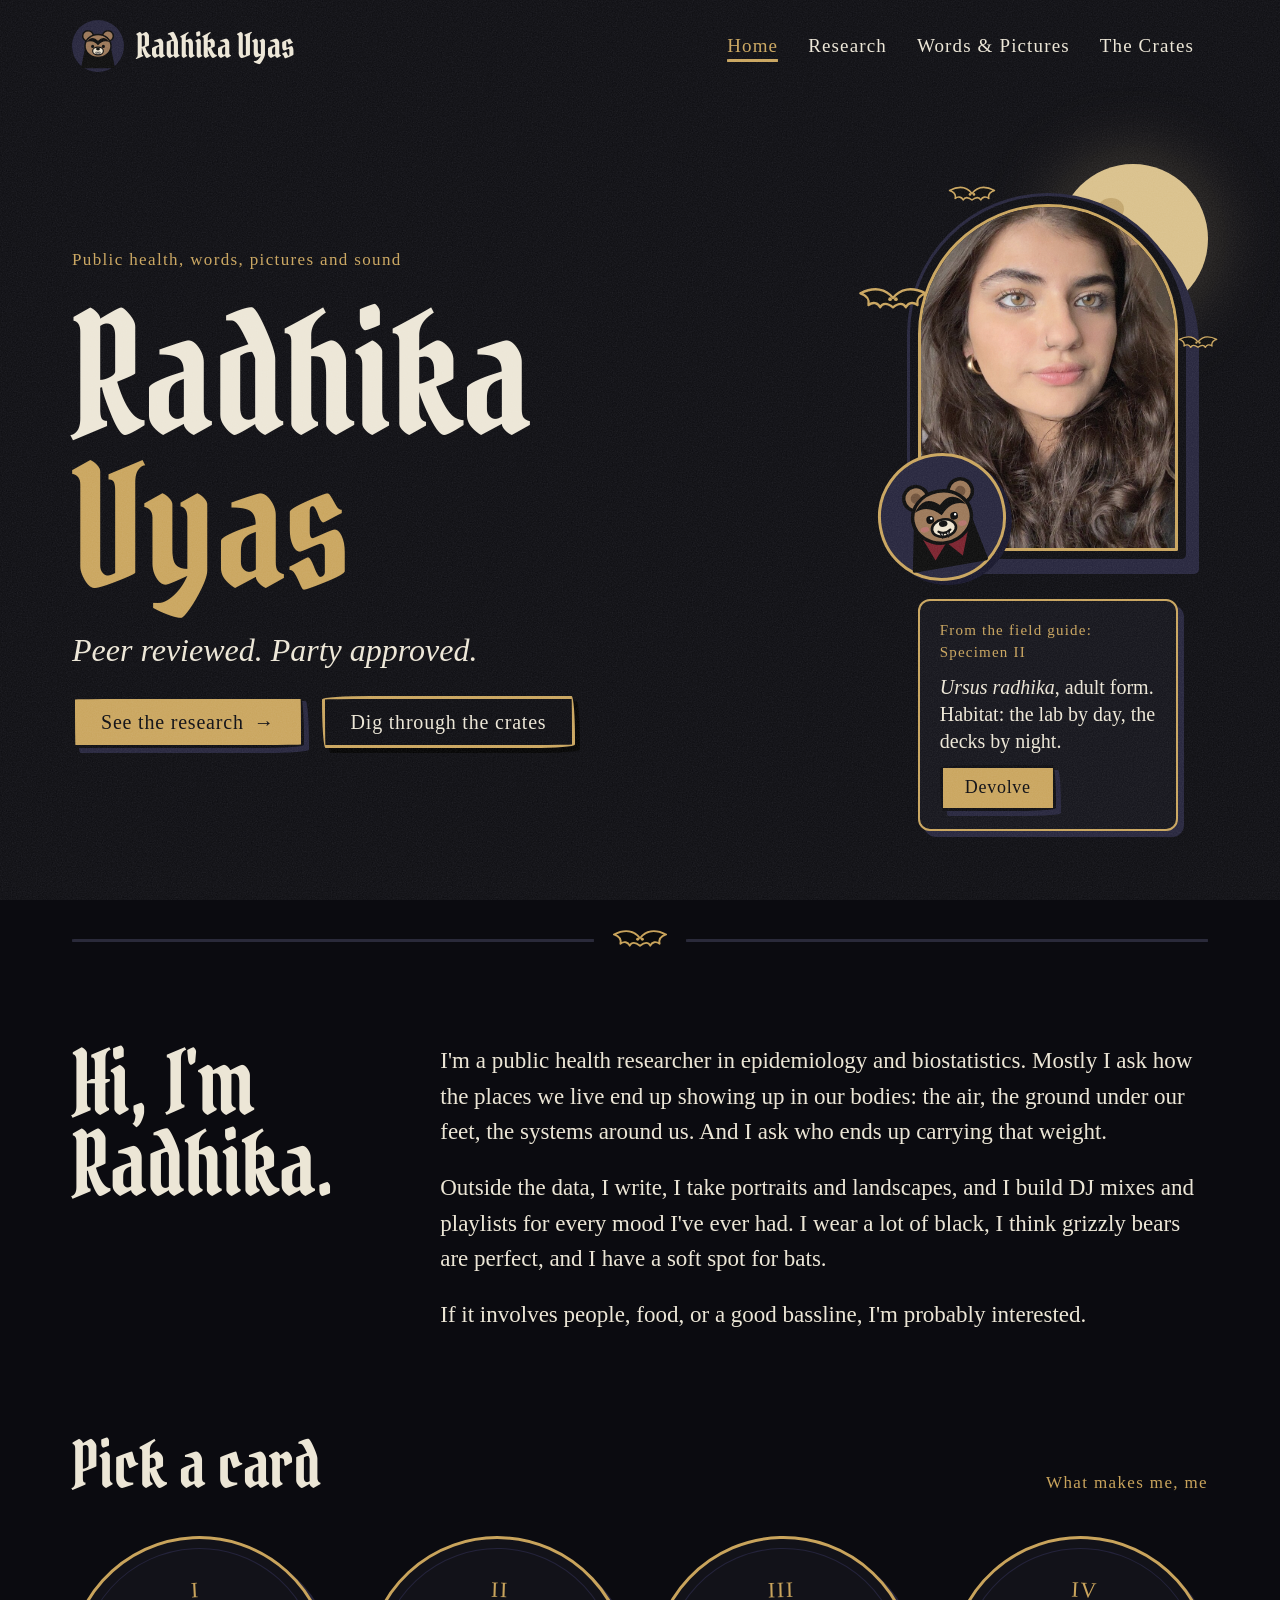
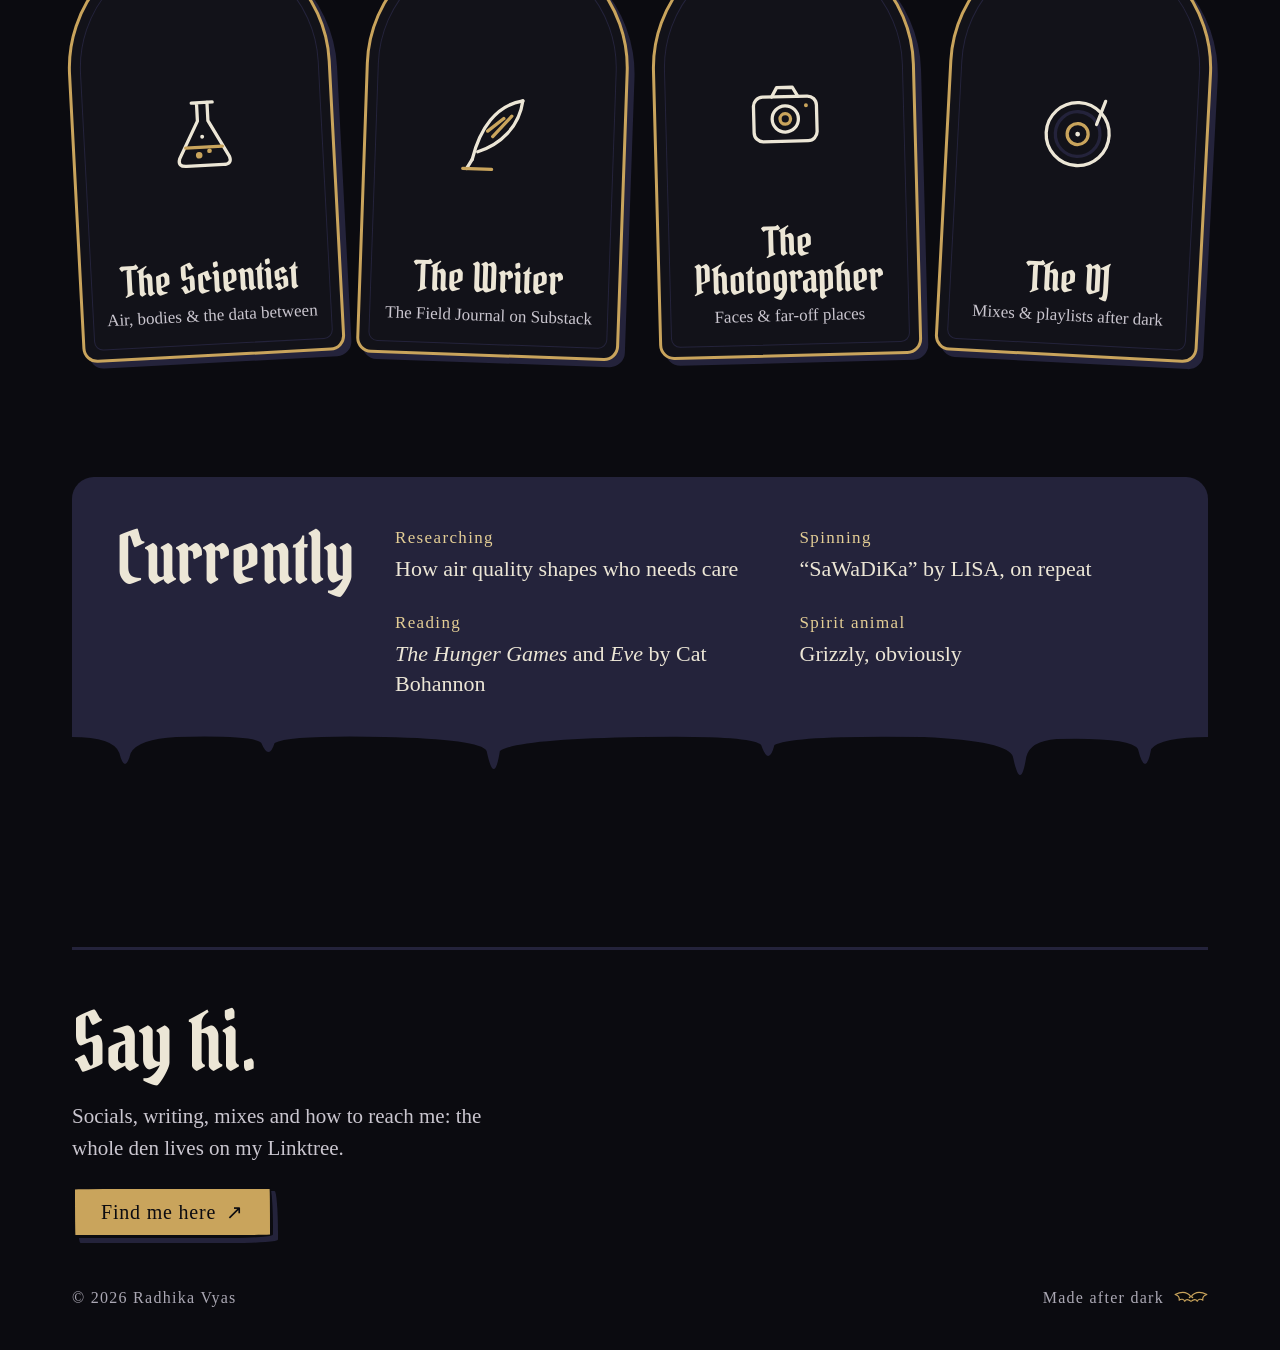
==== commit 97ed70a0: "Remove dot separators across the site Co-Authored-By: Claude Opus 5.5 <noreply@anthropic.com> Claude" ====
--- a/index.html
+++ b/index.html
@@ -17,7 +17,7 @@
 <link rel="preconnect" href="https://fonts.googleapis.com">
 <link rel="preconnect" href="https://fonts.gstatic.com" crossorigin>
 <link href="https://fonts.googleapis.com/css2?family=IM+Fell+English:ital@0;1&amp;family=IM+Fell+English+SC&amp;family=Pirata+One&amp;display=swap" rel="stylesheet">
-<link rel="stylesheet" href="assets/css/style.css?v=3">
+<link rel="stylesheet" href="assets/css/style.css?v=4">
 </head>
 <body>
 <a class="skip" href="#main">Skip to content</a>
@@ -35,7 +35,7 @@
 <main id="main">
 <section class="hero">
 <div class="hero-text">
-<p class="sc accent">Public health · words · pictures · sound</p>
+<p class="sc accent">Public health, words, pictures and sound</p>
 <h1 class="display hero-title">Radhika<br><span class="accent">Vyas</span></h1>
 <p class="tagline">Peer reviewed. Party approved.</p>
 <div class="btn-row">
@@ -57,7 +57,7 @@
 <div class="sticker"><svg width="104" height="104" viewBox="0 0 120 120" role="img" aria-label="A little vampire teddy bear"><polygon points="18,116 28,66 60,88 92,66 102,116" fill="#0A0A0A" stroke="#0A0A0A" stroke-width="4" stroke-linejoin="round"/><polygon points="30,72 60,90 44,108" fill="#7A1F2B"/><polygon points="90,72 60,90 76,108" fill="#7A1F2B"/><circle cx="34" cy="34" r="14" fill="#9A7656" stroke="#0A0A0A" stroke-width="4"/><circle cx="34" cy="34" r="6" fill="#6E5039"/><circle cx="86" cy="34" r="14" fill="#9A7656" stroke="#0A0A0A" stroke-width="4"/><circle cx="86" cy="34" r="6" fill="#6E5039"/><ellipse cx="60" cy="60" rx="34" ry="30" fill="#9A7656" stroke="#0A0A0A" stroke-width="4"/><path d="M30 50 Q44 30 60 46 Q76 30 90 50 Q74 42 60 58 Q46 42 30 50 Z" fill="#0A0A0A"/><ellipse cx="60" cy="73" rx="14" ry="10" fill="#EDE4CF" stroke="#0A0A0A" stroke-width="3"/><ellipse cx="60" cy="68" rx="5" ry="3.5" fill="#0A0A0A"/><circle cx="46" cy="61" r="4.5" fill="#0A0A0A"/><circle cx="47.5" cy="59.5" r="1.4" fill="#FFFFFF"/><circle cx="74" cy="61" r="4.5" fill="#0A0A0A"/><circle cx="75.5" cy="59.5" r="1.4" fill="#FFFFFF"/><ellipse cx="38" cy="71" rx="5" ry="3" fill="#C9707A" opacity=".6"/><ellipse cx="82" cy="71" rx="5" ry="3" fill="#C9707A" opacity=".6"/><path d="M53 76 Q60 81 67 76" fill="none" stroke="#0A0A0A" stroke-width="2.5" stroke-linecap="round"/><path d="M54.5 77.5 L56.5 84 L58.5 78.5 Z M61.5 78.5 L63.5 84 L65.5 77.5 Z" fill="#FFFFFF" stroke="#0A0A0A" stroke-width="1.5" stroke-linejoin="round"/></svg></div>
 </div>
 <div class="specimen" aria-live="polite">
-<span class="sc accent" id="spec-label">Field guide · Specimen II · fully evolved</span>
+<span class="sc accent" id="spec-label">From the field guide: Specimen II</span>
 <p id="spec-text"><i>Ursus radhika</i>, adult form. Habitat: the lab by day, the decks by night.</p>
 <button type="button" class="btn btn-sm" id="evolve-btn">Devolve</button>
 </div>
@@ -129,6 +129,6 @@
 </div>
 </footer>
 </div>
-<script src="assets/js/main.js?v=2"></script>
+<script src="assets/js/main.js?v=4"></script>
 </body>
 </html>
--- a/assets/css/style.css
+++ b/assets/css/style.css
@@ -1,4 +1,4 @@
-/* Radhika Vyas · Midnight & Antique Gold */
+/* Radhika Vyas: Midnight & Antique Gold */
 :root {
   --bg: #0B0B10;
   --text: #ECE6D6;
@@ -253,7 +253,10 @@
   font-family: 'IM Fell English SC', serif; font-size: 15px; letter-spacing: .06em;
 }
 .pill::before { content: ''; width: 7px; height: 7px; border-radius: 50%; background: var(--accent); }
-.tags { font-family: 'IM Fell English SC', serif; font-size: 15px; letter-spacing: .05em; color: var(--muted); }
+.tags { display: flex; flex-wrap: wrap; gap: 8px; margin: 0; padding: 0; list-style: none; }
+.tags li { padding: 3px 11px; border: 1.5px solid var(--rule); border-radius: var(--wobble); color: var(--muted2);
+  font-family: 'IM Fell English SC', serif; font-size: 15px; letter-spacing: .05em; }
+.rcard:hover .tags li { border-color: var(--accent-deep); }
 
 /* ---------- Words & Pictures ---------- */
 .words { display: flex; flex-wrap: wrap; gap: 56px; padding-bottom: 104px; }
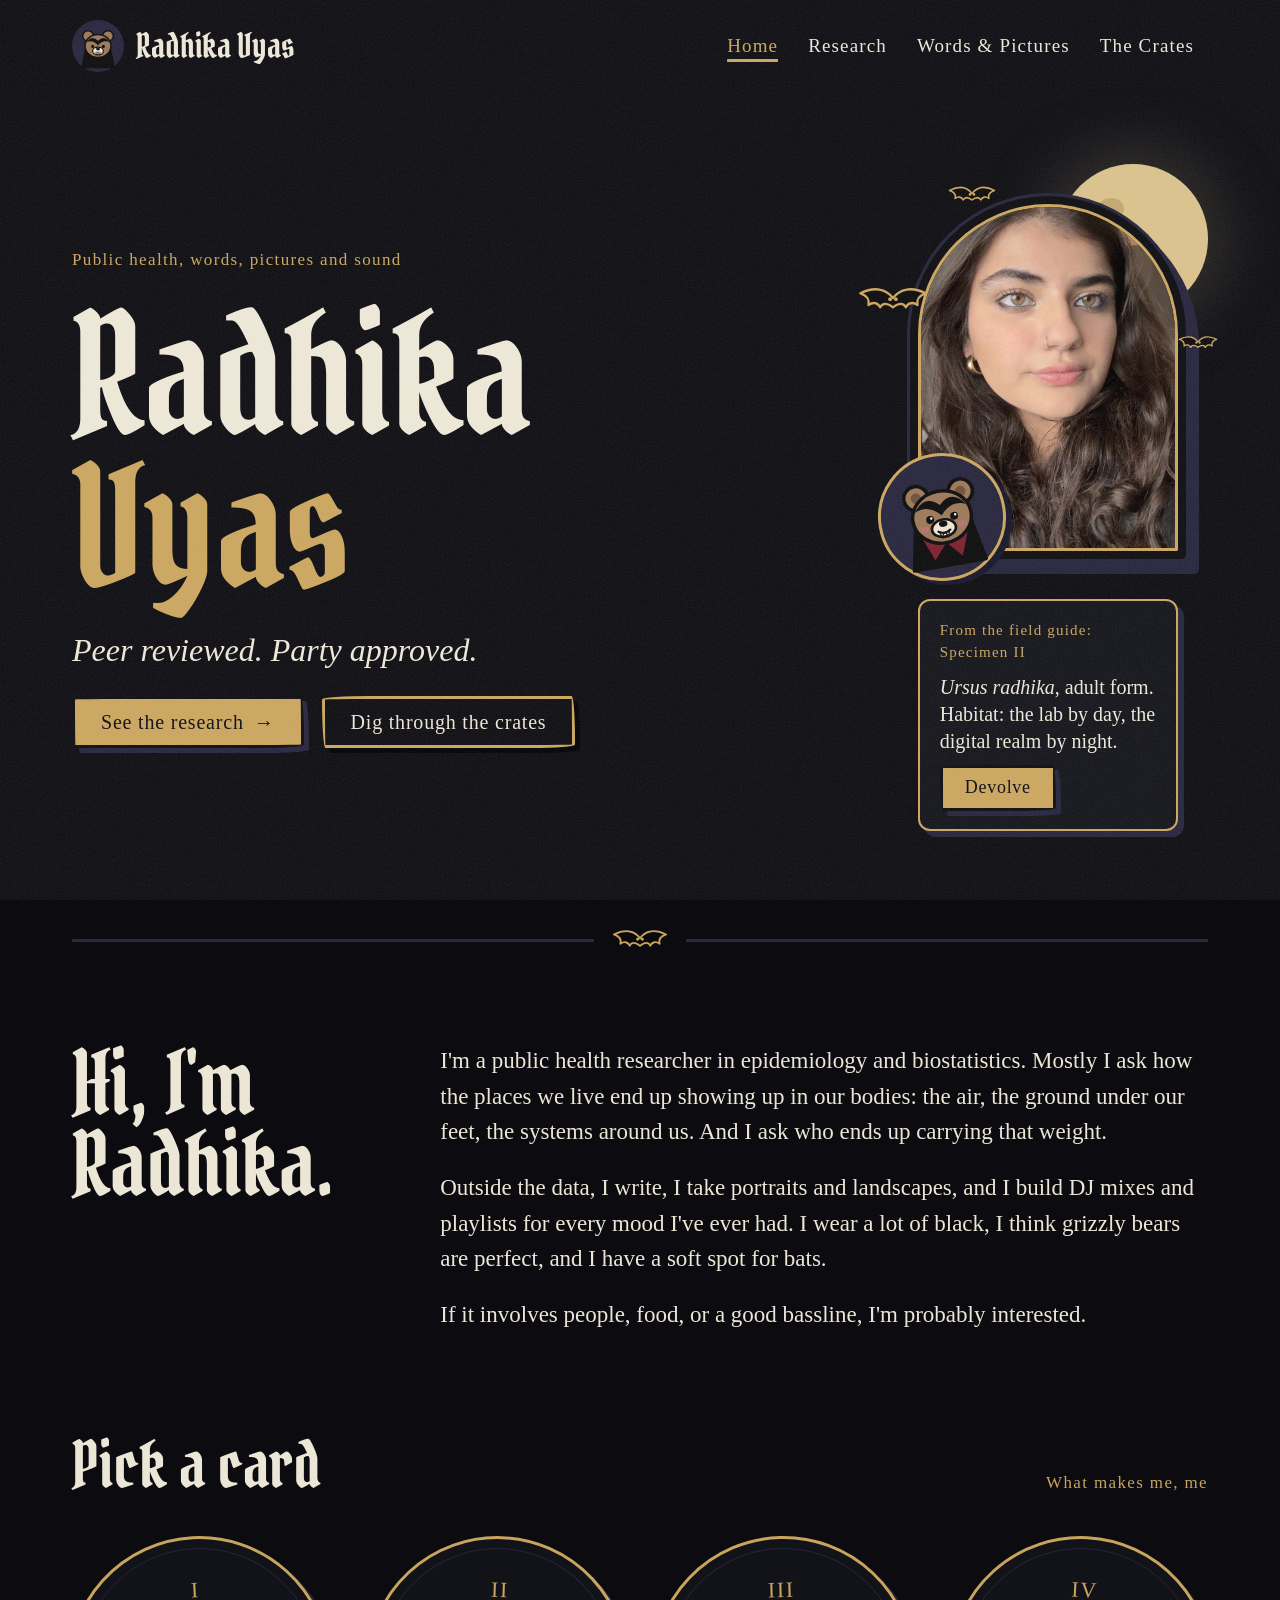
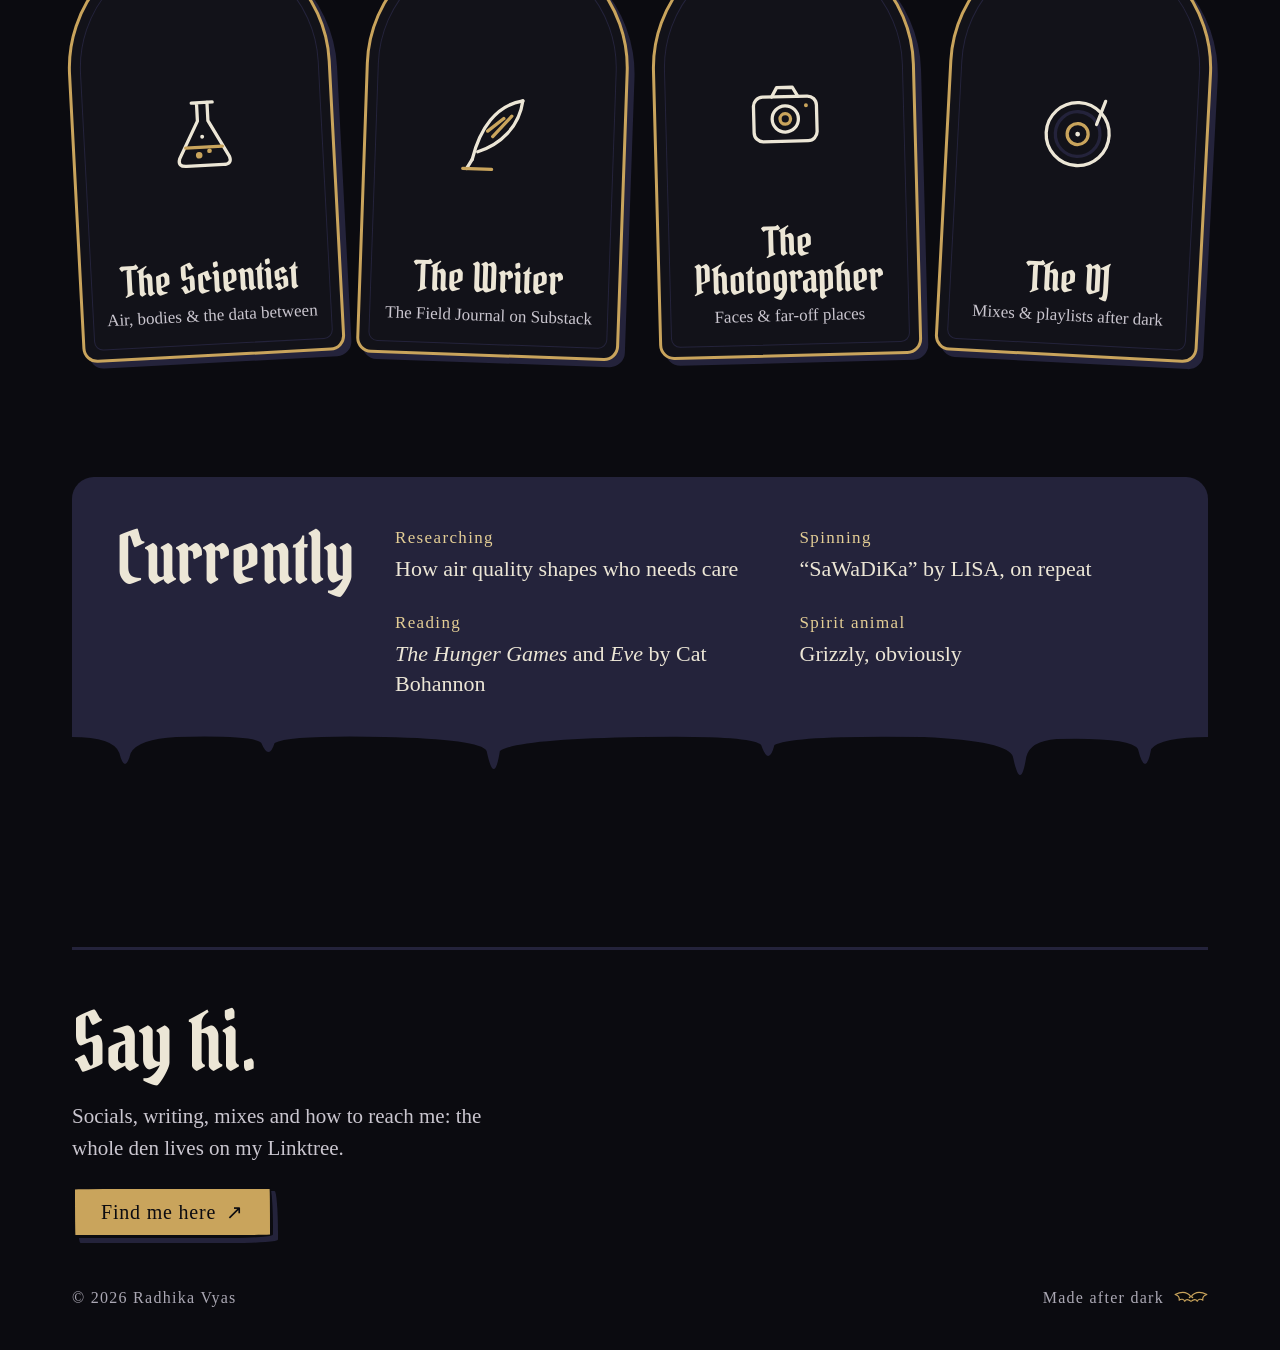
==== commit 1b6d185f: "index.html" ====
--- a/index.html
+++ b/index.html
@@ -58,7 +58,7 @@
 </div>
 <div class="specimen" aria-live="polite">
 <span class="sc accent" id="spec-label">From the field guide: Specimen II</span>
-<p id="spec-text"><i>Ursus radhika</i>, adult form. Habitat: the lab by day, the decks by night.</p>
+<p id="spec-text"><i>Ursus radhika</i>, adult form. Habitat: the lab by day, the digital realm by night.</p>
 <button type="button" class="btn btn-sm" id="evolve-btn">Devolve</button>
 </div>
 </div>
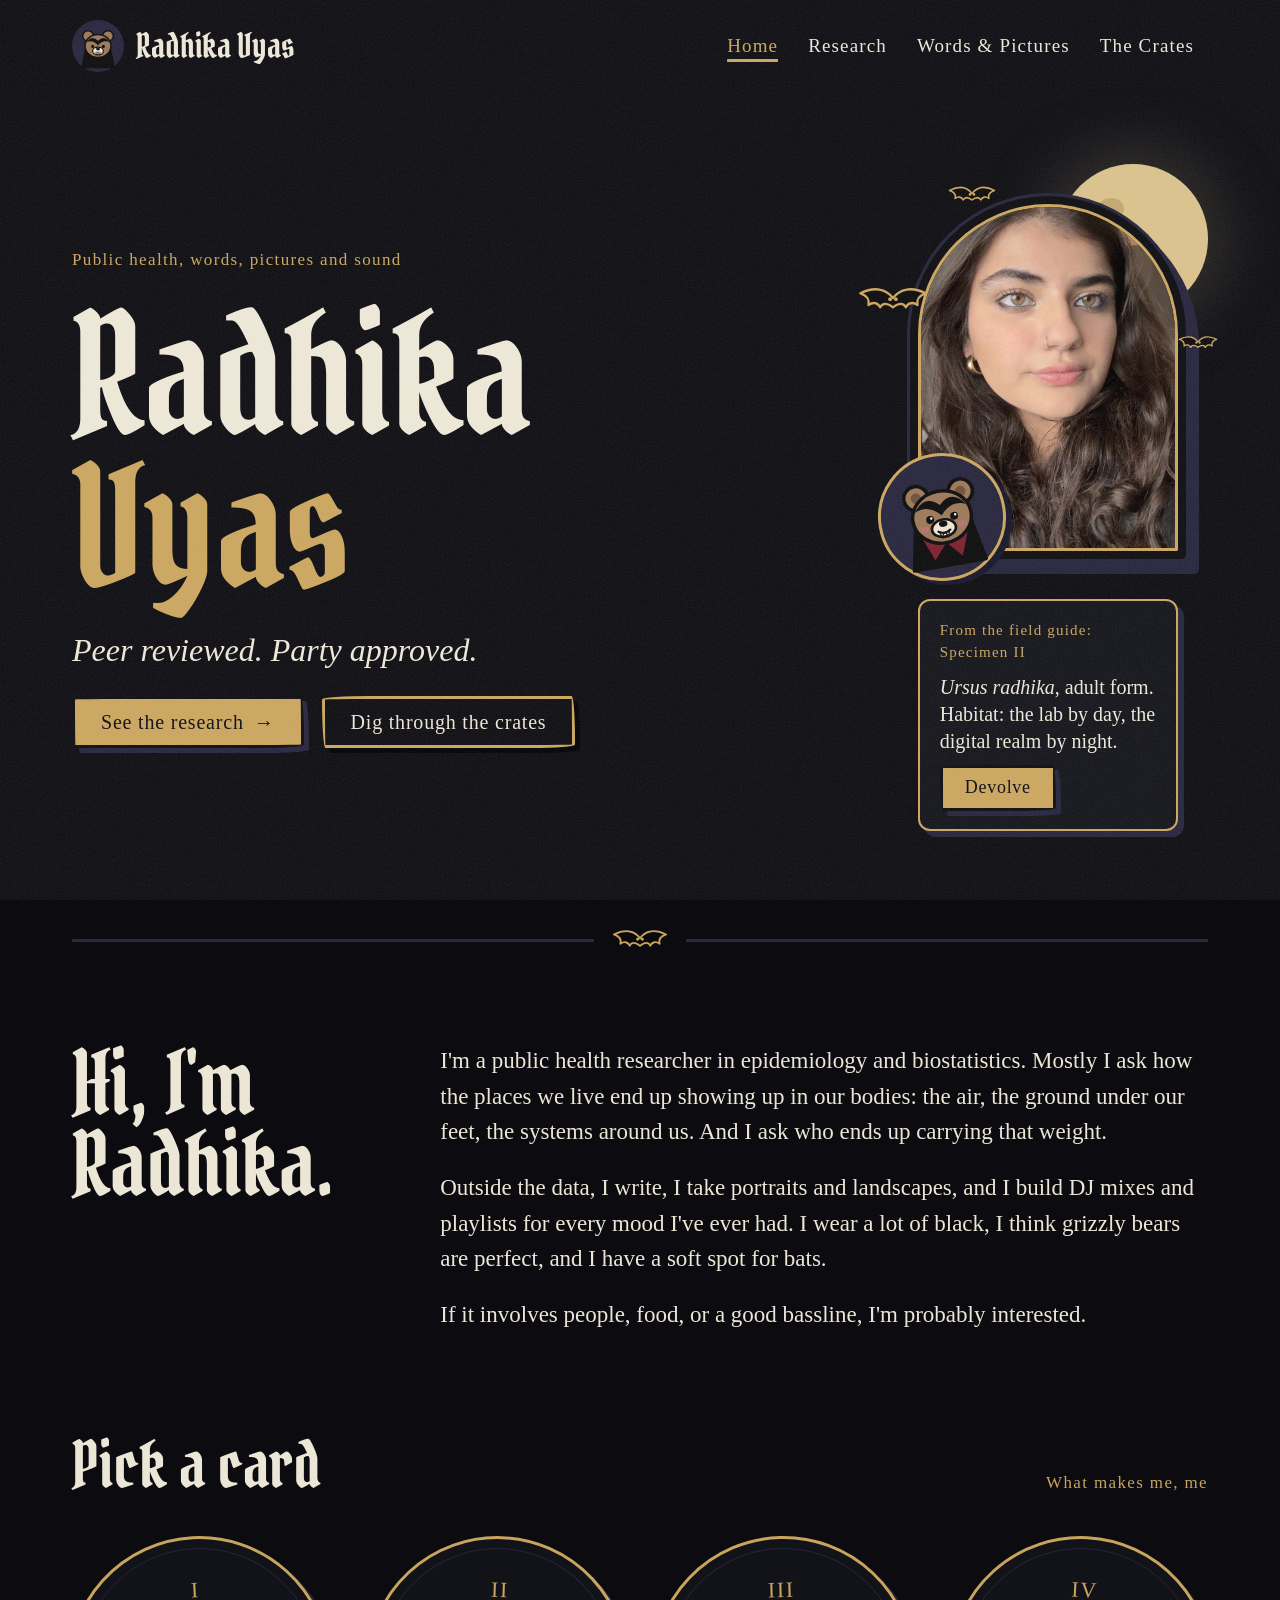
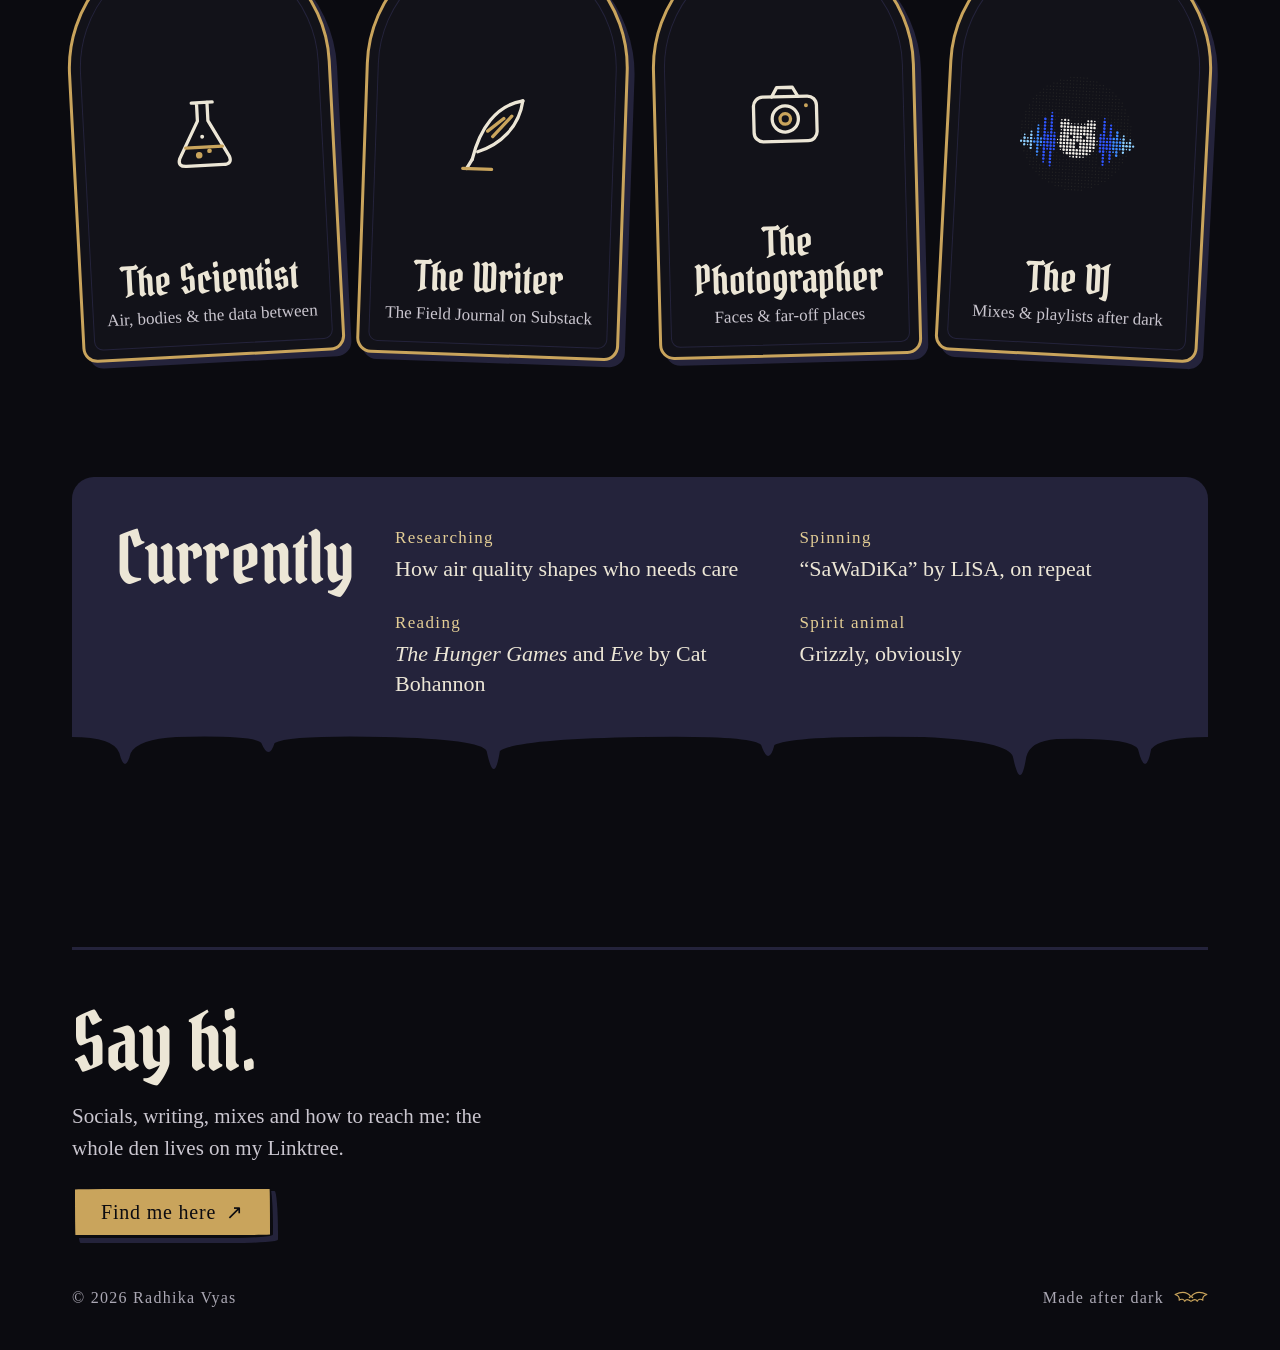
==== commit a216f5c8: "Add Kodiak Kortex logo to The Crates and the DJ card Co-Authored-By: Claude Opus 5.5 <noreply@anthro" ====
--- a/index.html
+++ b/index.html
@@ -17,7 +17,7 @@
 <link rel="preconnect" href="https://fonts.googleapis.com">
 <link rel="preconnect" href="https://fonts.gstatic.com" crossorigin>
 <link href="https://fonts.googleapis.com/css2?family=IM+Fell+English:ital@0;1&amp;family=IM+Fell+English+SC&amp;family=Pirata+One&amp;display=swap" rel="stylesheet">
-<link rel="stylesheet" href="assets/css/style.css?v=4">
+<link rel="stylesheet" href="assets/css/style.css?v=5">
 </head>
 <body>
 <a class="skip" href="#main">Skip to content</a>
@@ -98,7 +98,7 @@
 </a>
 <a class="tarot" href="crates.html">
 <span class="sc numeral">IV</span>
-<svg width="84" height="84" viewBox="0 0 64 64" fill="none" stroke="#ECE6D6" stroke-width="2.5" stroke-linecap="round" stroke-linejoin="round" aria-hidden="true"><circle cx="32" cy="32" r="24"/><circle cx="32" cy="32" r="17" stroke="#24233B"/><circle cx="32" cy="32" r="8" stroke="#C9A45C"/><circle cx="32" cy="32" r="1.8" fill="#ECE6D6" stroke="none"/><path d="M52 6 L46 24"/></svg>
+<img src="assets/img/kodiak-kortex-mark.svg" width="132" height="132" alt="">
 <span class="tarot-text"><span class="display name">The DJ</span><span class="blurb">Mixes &amp; playlists after dark</span></span>
 </a>
 </div>
--- a/assets/css/style.css
+++ b/assets/css/style.css
@@ -455,6 +455,10 @@
   .lightbox img { max-height: 60vh; }
 }
 
+/* ---------- Kodiak Kortex logo ---------- */
+.crates-hero .dj { flex: 1 1 380px; }
+.kk-badge { width: min(420px, 100%); height: auto; }
+
 /* ---------- The Crates: On Repeat ---------- */
 .crate-section { padding-bottom: 110px; }
 .repeat-section { padding-bottom: 140px; }
